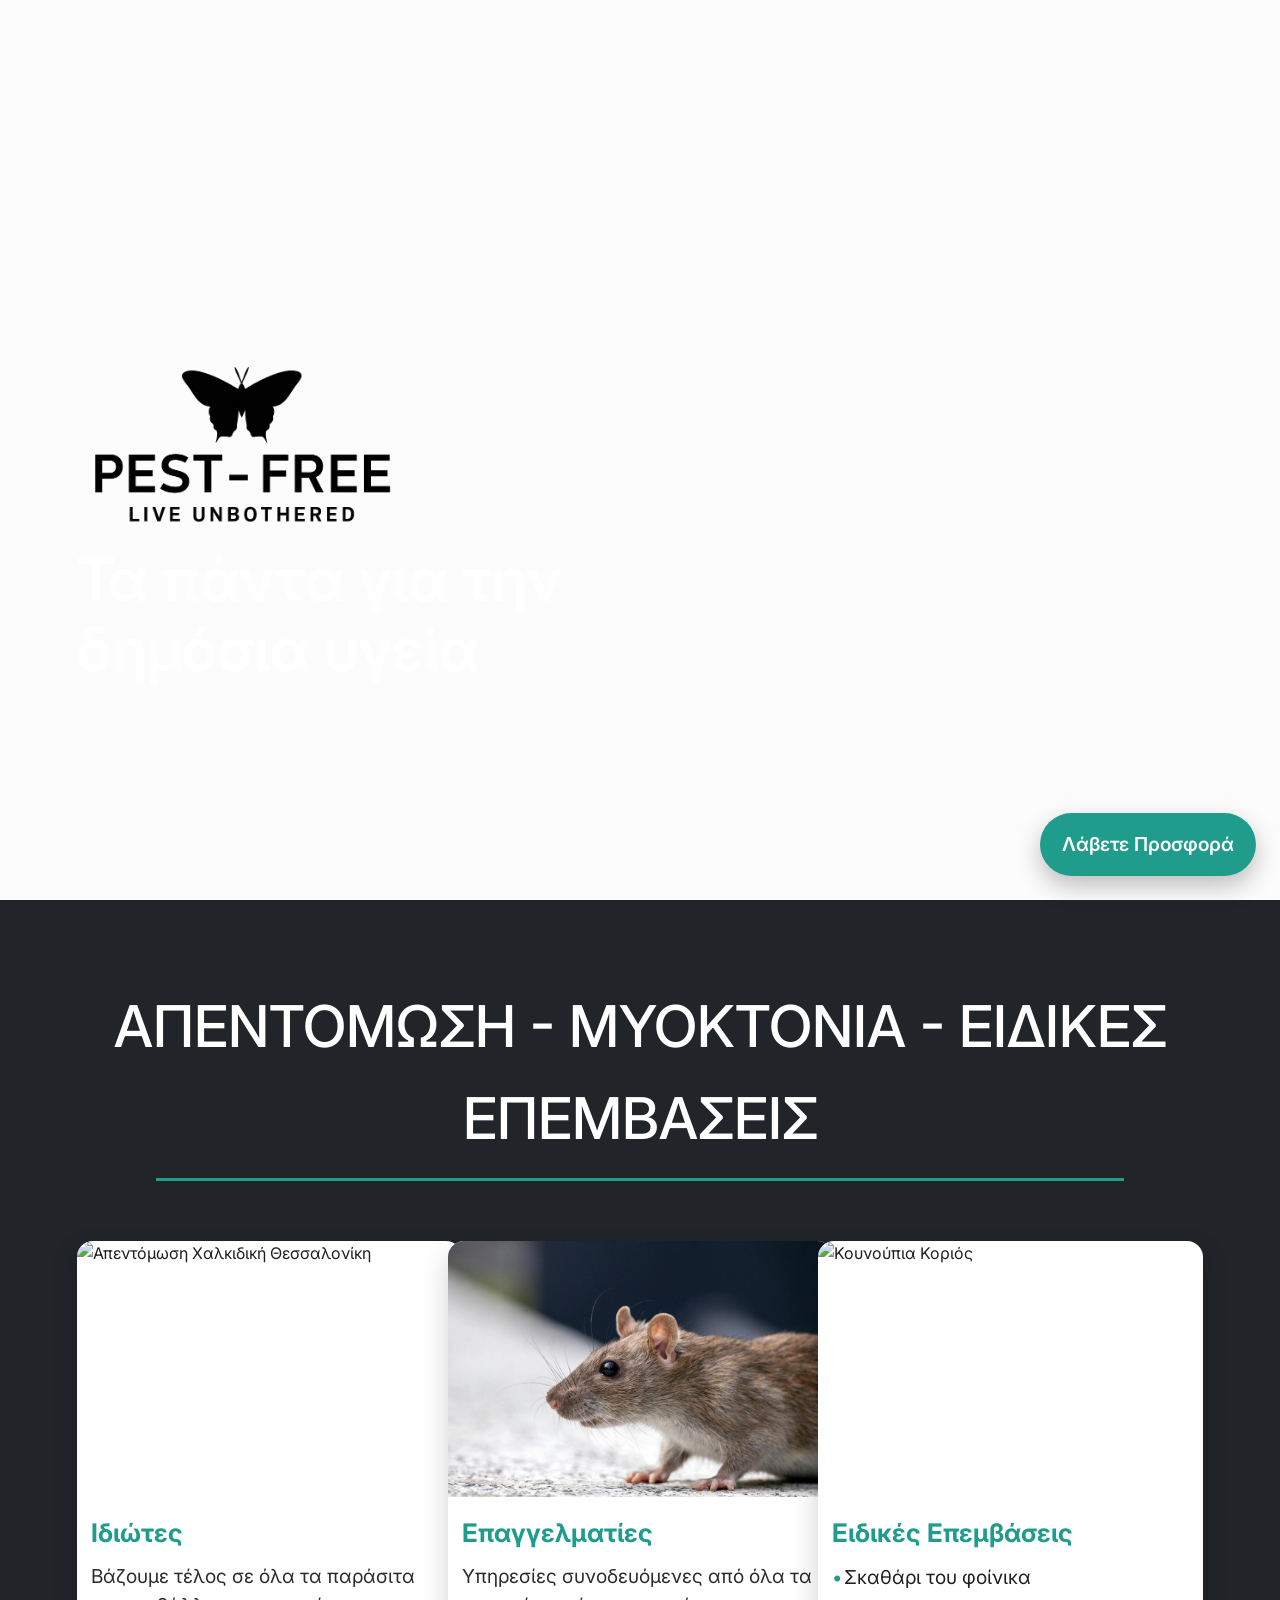
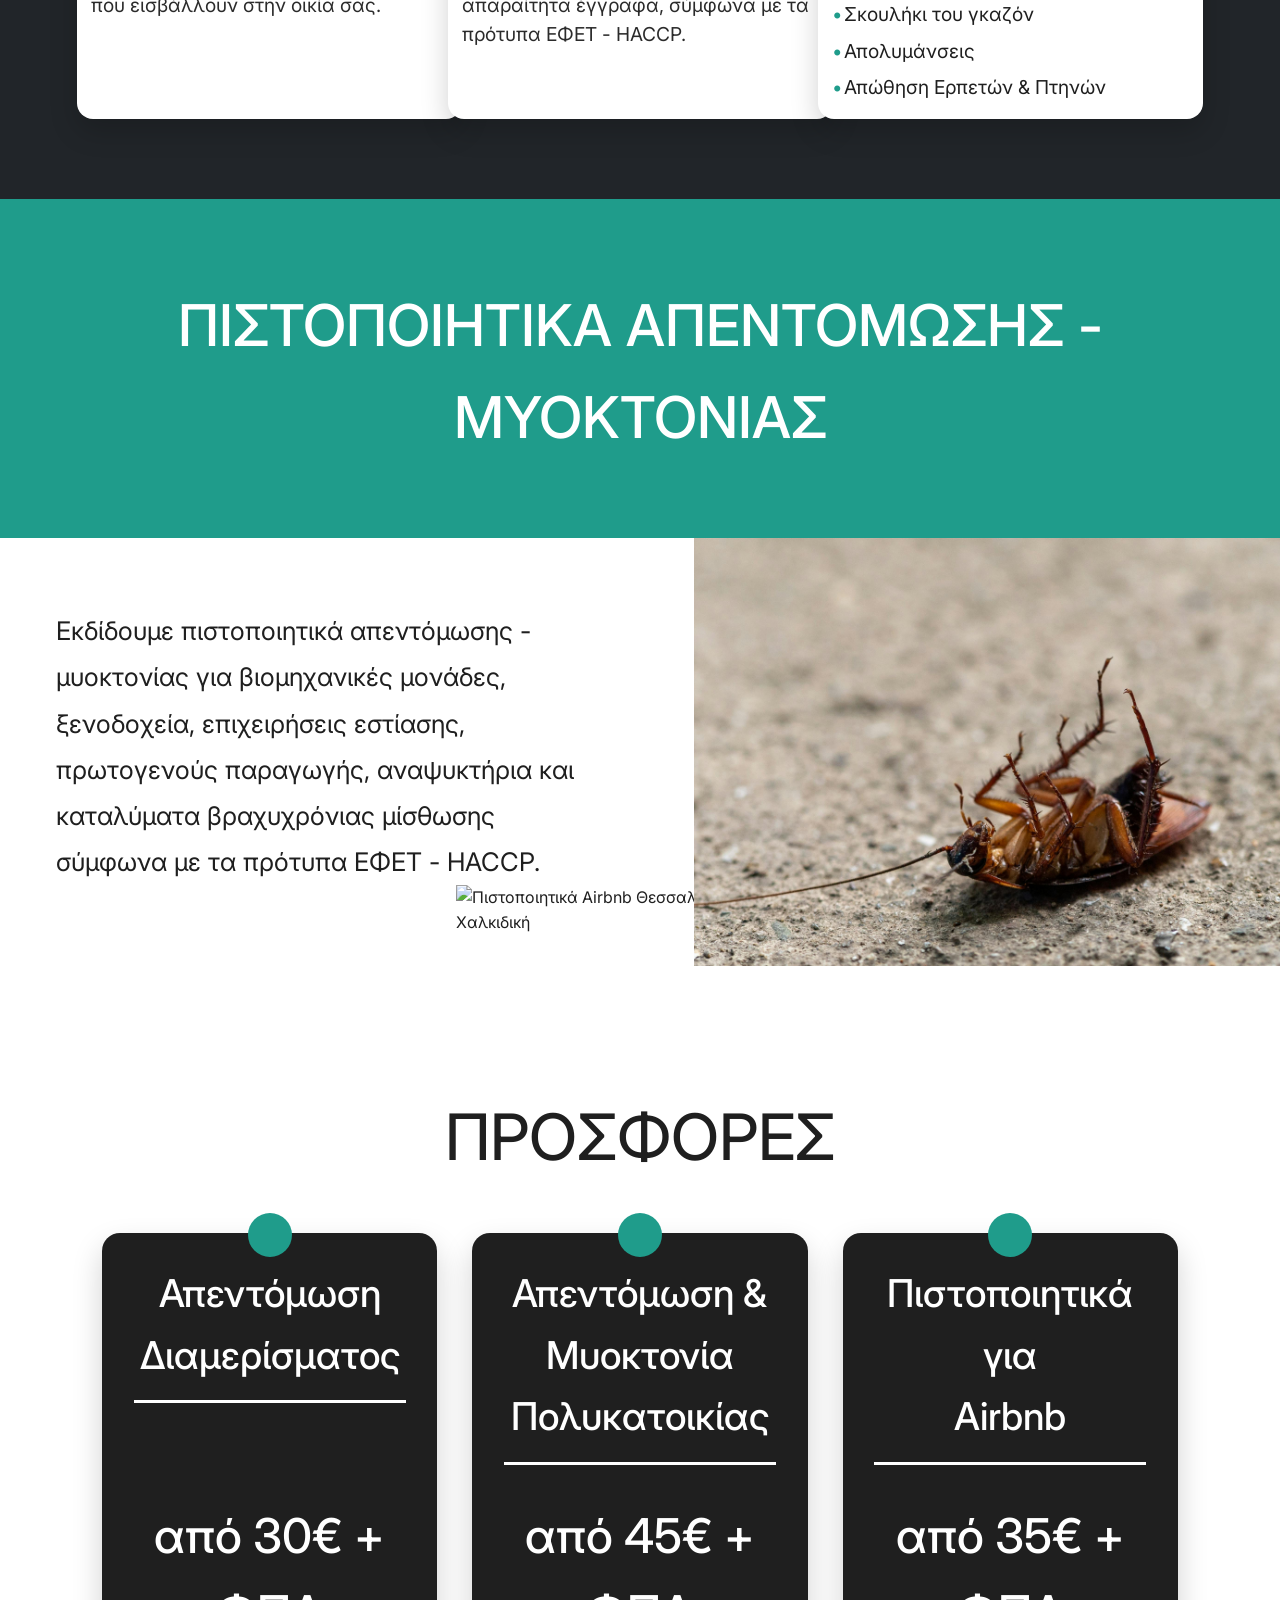
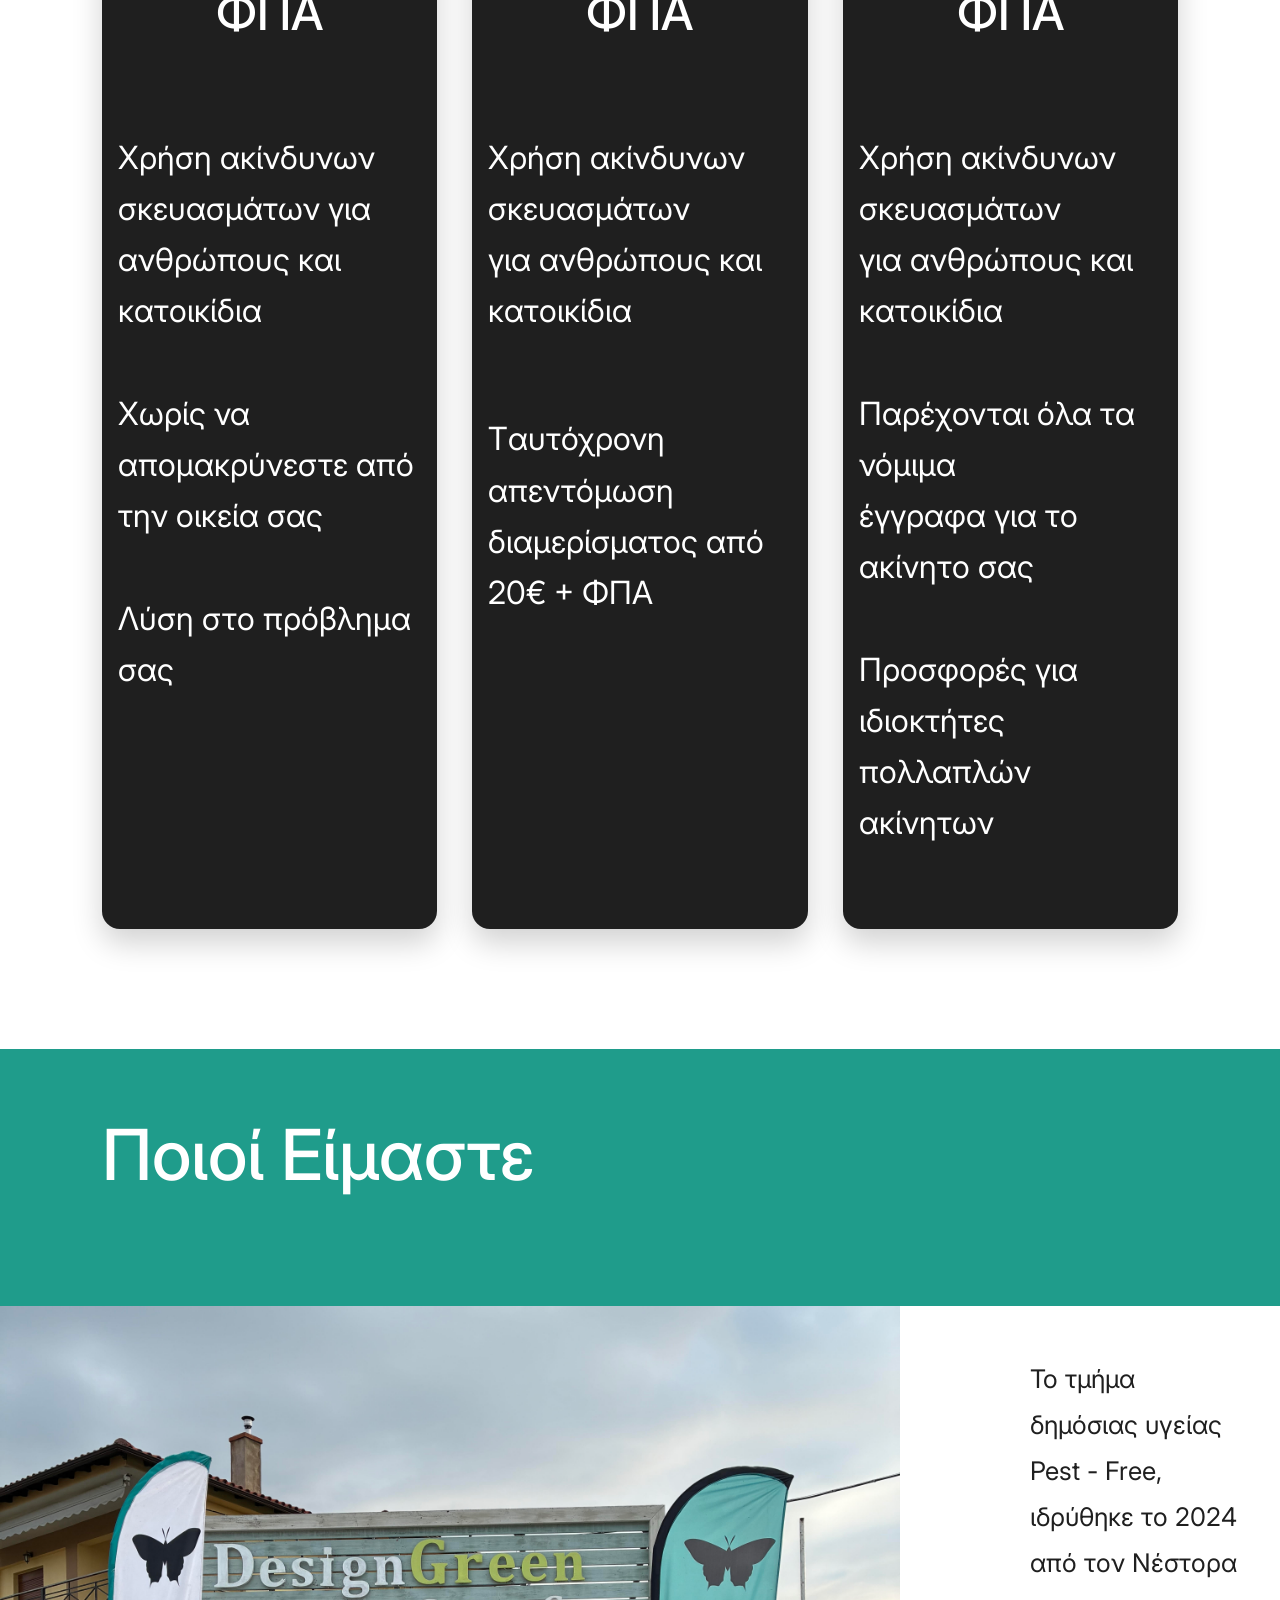
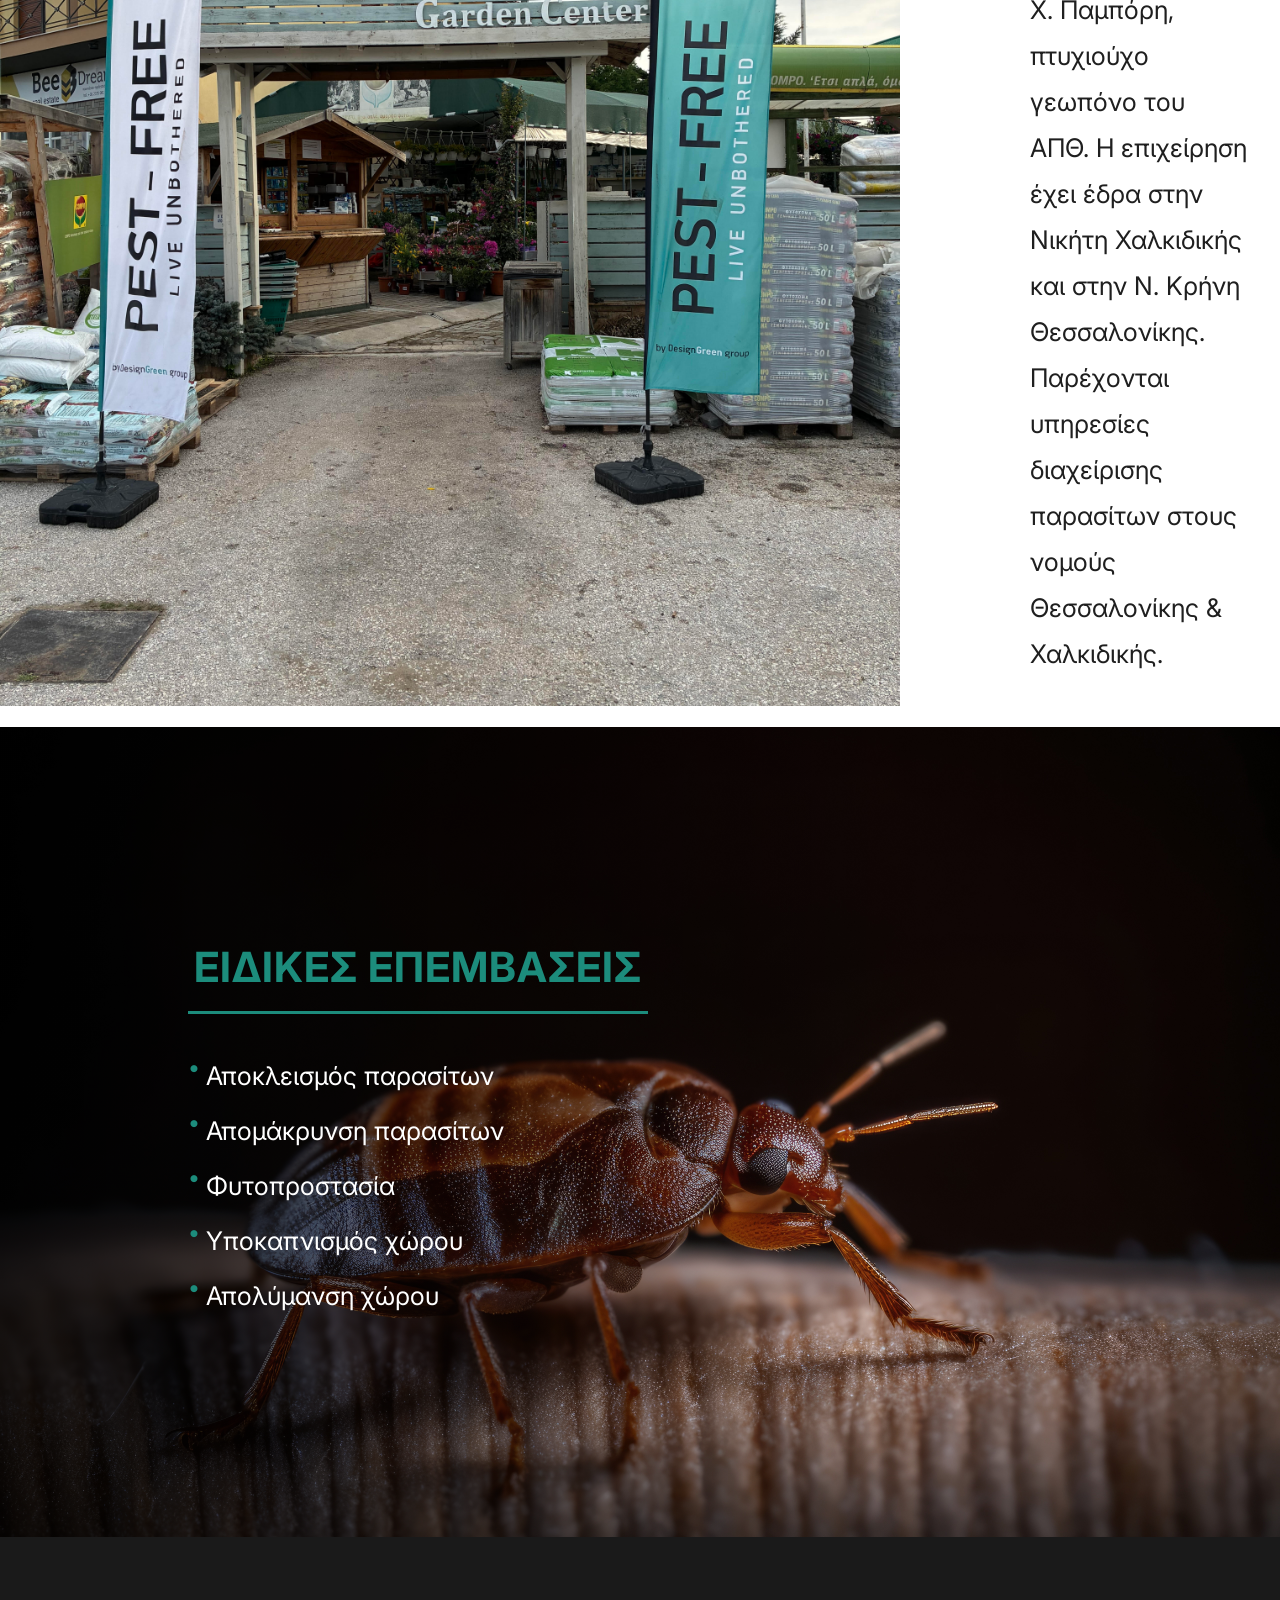
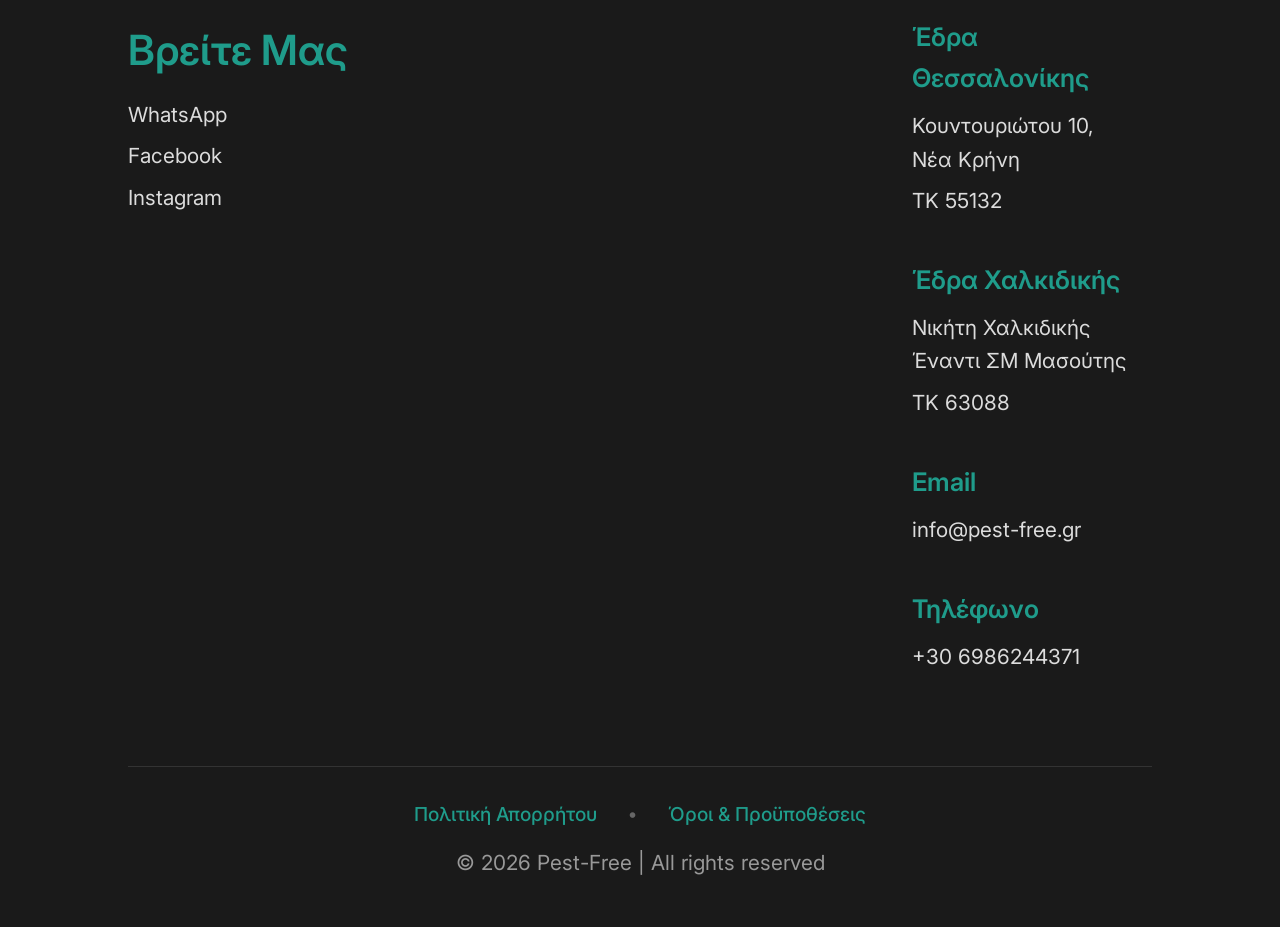
==== index.html @ 94dc4b49 "first commit" ====
<!DOCTYPE html>
<html lang="el">
<head>
    <meta charset="UTF-8" />
    <meta name="viewport" content="width=device-width, initial-scale=1.0" />
    <meta name="description" content="Απεντομώσεις, μυοκτονίες και πιστοποιητικά ΕΦΕΤ - HACCP και Airbnb σε Θεσσαλονίκη & Χαλκιδική. Ποντίκια, Αρουραίοι, Κατσαρίδες, Μυρμήγκια, Σφήκες, Κοριοί, Ψύλλοι">
    <title>Pest-Free | Απεντομώσεις, Μυοκτονίες, Απολυμάνσεις, Ειδικές Επεμβάσεις</title>
    <link rel="preconnect" href="https://fonts.googleapis.com">
    <link rel="preconnect" href="https://fonts.gstatic.com" crossorigin>
    <link href="https://fonts.googleapis.com/css2?family=Inter:wght@400;500;600;700&display=swap" rel="stylesheet">

    <link rel="stylesheet" href="css/style.css">
    <link rel="stylesheet" href="css/mobile.css" media="(max-width: 768px)">

    <link rel="icon" type="image/png" sizes="32x32" href="assets/favicons.png">
</head>
<body>

<!-- HERO -->
<header class="hero">
    <video class="hero-video" autoplay muted loop playsinline>
        <source src="assets/hero.mp4" type="video/mp4">
    </video>

    <div class="hero-overlay">
        <div class="hero-brand">
            <img src="assets/logo.png" alt="Απεντόμωση Σαράκι" loading="lazy">
        </div>

        <div class="hero-text">
            <h1>
                Τα πάντα για την<br>
                δημόσια υγεία
            </h1>
        </div>
        <script>
            const heroVideo = document.querySelector('.hero-video');
            if (heroVideo) {
                heroVideo.playbackRate = 0.85;
            }
        </script>

    </div>
</header>



<!-- SERVICES -->
<section class="services-canva">
    <h2>ΑΠΕΝΤΟΜΩΣΗ - ΜΥΟΚΤΟΝΙΑ - ΕΙΔΙΚΕΣ ΕΠΕΜΒΑΣΕΙΣ</h2>

    <div class="services-canva-cards">

        <!-- Card 1 -->
        <div class="services-canva-card">
            <div class="services-canva-image">
                <img src="assets/sprays.jpg" alt="Απεντόμωση Χαλκιδική Θεσσαλονίκη" loading="lazy">
            </div>
            <h3>Ιδιώτες</h3>
            <p>
                Βάζουμε τέλος σε όλα τα παράσιτα που εισβάλλουν στην οικία σας.
            </p>
        </div>

        <!-- Card 2 -->
        <div class="services-canva-card">
            <div class="services-canva-image">
                <img src="assets/rats.jpg" alt="Αρουραίος Ποντίκια Μυοκτονία" loading="lazy">
            </div>
            <h3>Επαγγελματίες</h3>
            <p>
                Υπηρεσίες συνοδευόμενες από όλα τα απαραίτητα έγγραφα,
                σύμφωνα με τα πρότυπα ΕΦΕΤ - HACCP.
            </p>
        </div>

        <!-- Card 3 -->
        <div class="services-canva-card">
            <div class="services-canva-image">
                <img src="assets/fogger.jpg" alt="Κουνούπια Κοριός" loading="lazy">
            </div>
            <h3>Ειδικές Επεμβάσεις</h3>
            <ul>
                <li>Σκαθάρι του φοίνικα</li>
                <li>Σκουλήκι του γκαζόν</li>
                <li>Απολυμάνσεις</li>
                <li>Απώθηση Ερπετών & Πτηνών</li>
            </ul>
        </div>

    </div>
</section>


<!-- CERTIFICATES – CANVA STYLE -->
<section class="certificates-canva">

    <!-- Top Bar -->
    <div class="certificates-canva-header">
        <h2>ΠΙΣΤΟΠΟΙΗΤΙΚΑ ΑΠΕΝΤΟΜΩΣΗΣ - ΜΥΟΚΤΟΝΙΑΣ</h2>
    </div>

    <!-- Content -->
    <div class="certificates-canva-content">

        <!-- Text -->
        <div class="certificates-canva-text">
            <p>
                Εκδίδουμε πιστοποιητικά απεντόμωσης - μυοκτονίας για
                βιομηχανικές μονάδες, ξενοδοχεία, επιχειρήσεις εστίασης,
                πρωτογενούς παραγωγής, αναψυκτήρια και καταλύματα
                βραχυχρόνιας μίσθωσης σύμφωνα με τα πρότυπα ΕΦΕΤ - HACCP.
            </p>

            <img
                src="assets/certificate.jpg"
                alt="Πιστοποιητικά Airbnb Θεσσαλονίκη Χαλκιδική" loading="lazy"
                class="certificates-canva-stamp"
            >
        </div>

        <!-- Image -->
        <div class="certificates-canva-image">
            <img
                src="assets/roaches.jpg"
                alt="Απεντόμωση Κατσαρίδες Θεσσαλονίκη Χαλκιδική" loading="lazy"
            >
        </div>

    </div>
</section>


<!-- OFFERS – CANVA STYLE -->
<section class="offers-canva">

    <h2>ΠΡΟΣΦΟΡΕΣ</h2>

    <div class="offers-canva-cards">

        <div class="offers-canva-card">
            <h3>Απεντόμωση <br> Διαμερίσματος</h3>
            <p class="offers-canva-price">από 30€ + ΦΠΑ</p>
            <p>Χρήση ακίνδυνων σκευασμάτων για ανθρώπους και κατοικίδια</p>
            <br><br>
            <p>Χωρίς να απομακρύνεστε από <br>την οικεία σας</p>
            <br><br>
            <p>Λύση στο πρόβλημα σας</p>
        </div>

        <div class="offers-canva-card">
            <h3>Απεντόμωση & Μυοκτονία Πολυκατοικίας</h3>
            <p class="offers-canva-price">από 45€ + ΦΠΑ</p>
            <p>Χρήση ακίνδυνων σκευασμάτων <br>για ανθρώπους και κατοικίδια</p>
            <br><br><br>
            <p>Tαυτόχρονη απεντόμωση διαμερίσματος από <br> 20€ + ΦΠΑ</p>
        </div>

        <div class="offers-canva-card">
            <h3>Πιστοποιητικά για <br> Airbnb</h3>
            <p class="offers-canva-price">από 35€ + ΦΠΑ</p>
            <p>Χρήση ακίνδυνων σκευασμάτων <br>για ανθρώπους και κατοικίδια</p>
            <br><br>
            <p>Παρέχονται όλα τα νόμιμα <br>έγγραφα για το ακίνητο σας</p>
            <br><br>
            <p>Προσφορές για ιδιοκτήτες <br>πολλαπλών ακίνητων</p>
        </div>

    </div>
</section>


<!-- ABOUT -->
<section class="about">
    <!-- Top Bar -->
    <div class="about-header">
        <h2>Ποιοί Είμαστε</h2>
    </div>

    <!-- Content -->
    <div class="about-content">

        <!-- Image -->
        <div class="about-image">
            <img src="assets/μαγαζι.jpg" alt="Απεντόμωση Κοριός Ψύλλος" loading="lazy">
        </div>

        <!-- Text -->
        <div class="about-text">
            <p>
                Το τμήμα δημόσιας υγείας Pest - Free,
                ιδρύθηκε το 2024 από τον Νέστορα Χ. Παμπόρη,
                πτυχιούχο γεωπόνο του ΑΠΘ. Η επιχείρηση έχει έδρα
                στην Νικήτη Χαλκιδικής και στην Ν. Κρήνη
                Θεσσαλονίκης. Παρέχονται υπηρεσίες διαχείρισης
                παρασίτων στους νομούς Θεσσαλονίκης &
                Χαλκιδικής.
            </p>
        </div>
    </div>
</section>

<!-- SPECIAL SERVICES -->
<section class="special">
    <div class="special-overlay">
        <h2>ΕΙΔΙΚΕΣ ΕΠΕΜΒΑΣΕΙΣ</h2>

        <ul class="special-list">
            <li>Αποκλεισμός παρασίτων</li>
            <li>Απομάκρυνση παρασίτων</li>
            <li>Φυτοπροστασία</li>
            <li>Υποκαπνισμός χώρου</li>
            <li>Απολύμανση χώρου</li>
        </ul>
    </div>
</section>


<!-- FOOTER -->
<footer class="footer">
    <div class="footer-columns">
        <div class="footer-social">
            <h4>Βρείτε Μας</h4>

            <p>
                <a href="https://wa.me/306986244371" target="_blank" rel="noopener">
                WhatsApp
                </a>
            </p>

            <p>
                <a href="https://www.facebook.com/profile.php?id=61573513477633&locale=el_GR" target="_blank" rel="noopener">
                    Facebook
                </a>
            </p>

            <p>
                <a href="https://www.instagram.com/pestfreedg/" target="_blank" rel="noopener">
                    Instagram
                </a>
            </p>
</div>


        <div>
            <h4>Έδρα Θεσσαλονίκης</h4>
            <p>
                <a href="https://maps.app.goo.gl/URLeUbvqU1jSQ2M37" target="_blank" rel="noopener">
                    Κουντουριώτου 10,<br>Νέα Κρήνη
                </a>
            </p>
            <p>ΤΚ 55132</p>
        </div>

        <div>
            <h4>Έδρα Χαλκιδικής</h4>
            <p>
                <a href="https://maps.app.goo.gl/p6nWnLzg1obPAwUD6" target="_blank" rel="noopener">
                    Νικήτη Χαλκιδικής <br> Έναντι ΣΜ Μασούτης
                </a>
            </p>
            <p>ΤΚ 63088</p>
        </div>

        <div>
            <h4>Email</h4>
            <p>
                <a href="mailto:info@pest-free.gr">info@pest-free.gr</a>
            </p>
        </div>

        <div>
            <h4>Τηλέφωνο</h4>
            <p>
                <a href="tel:+306986244371">+30 6986244371</a>
            </p>
        </div>      
    </div>
    
    <div class="footer-legal">
            <!-- Τα links σε μία γραμμή -->
            <div class="legal-links">
                <a href="privacy.html">Πολιτική Απορρήτου</a>
                <span class="separator">•</span>
                <a href="terms.html">Όροι & Προϋποθέσεις</a>
            </div>
            <!-- Copyright -->
            <p class="copyright">© 2026 Pest-Free | All rights reserved</p>
        </div>
</footer>

<a href="offer.html" class="floating-offer-btn">
    Λάβετε Προσφορά
</a>

</body>
</html>
---- css/style.css ----
/* =========================
   RESET & BASE
========================= */
* {
    margin: 0;
    padding: 0;
    box-sizing: border-box;
}

body {
    font-family: "Inter", system-ui, -apple-system, BlinkMacSystemFont, sans-serif;
    line-height: 1.6;
    color: #1f1f1f;
    background-color: #ffffff;
}

h1, h2, h3, h4 {
    font-weight: 700;
}

p {
    font-size: 0.95rem;
}

ul {
    list-style: none;
}

/* =========================
   HERO
========================= */
.hero {
    position: relative;
    height: 100vh;
    overflow: hidden;
}

.hero-video {
    position: absolute;
    inset: 0;
    width: 100%;
    height: 100%;
    object-fit: cover;
    z-index: -2;
}

.hero-overlay {
    position: relative;
    z-index: 1;
    height: 100%;
    background: rgba(0, 0, 0, 0.01);
    display: flex;
    flex-direction: column;
    justify-content: center;
    align-items: flex-start;
    padding-left: 6%;
    padding-top: 140px;
}

.hero-brand img {
    width: 330px;
    max-width: 100%;
    filter: brightness(0.35) contrast(1.5);
}

.hero-text h1 {
    color: #ffffff;
    font-size: clamp(2.4rem, 5vw, 3.8rem);
    line-height: 1.15;
    font-weight: 600;
    max-width: 600px;
    margin-top: 0px;
}


.hero-content {
    text-align: center;
    color: #ffffff;
    max-width: 800px;
    padding: 0 20px;
}

.hero-content h1 {
    font-size: clamp(2.2rem, 5vw, 3.2rem);
    margin-bottom: 12px;
}

.hero-content p {
    font-size: 1.1rem;
    letter-spacing: 0.5px;
}

/* =========================
   SECTION BASE
========================= */
section {
    padding: 70px 8%;
}

section h2 {
    text-align: center;
    margin-bottom: 45px;
    color: #1f9c8b;
    font-size: clamp(1.4rem, 3vw, 2rem);
}

/* =========================
   SERVICES 
========================= */

.services-canva {
    background: #212529;
    padding: 80px 8%;
}

.services-canva h2 {
    text-align: center;
    color: #ffffff;
    font-size: clamp(3.6rem, 3vw, 2rem);
    font-weight: 500;
    margin-bottom: 60px;
    position: relative;
}

.services-canva h2::after {
    content: "";
    display: block;
    width: 1000px;
    max-width: 90%;
    height: 3px;
    background-color: #1f9c8b;
    margin: 14px auto 0;
}

/* GRID */
.services-canva-cards {
    display: grid;
    grid-template-columns: repeat(auto-fit, minmax(200px, 1fr));
    gap: 35px;
    justify-items: center;
}

/* CARD  */
.services-canva-card {
    width: 385px;               
    background: #ffffff;
    border-radius: 16px;
    overflow: hidden;
    box-shadow: 0 12px 28px rgba(0, 0, 0, 0.18);
    transition: transform 0.25s ease, box-shadow 0.25s ease;
}

.services-canva-card:hover {
    transform: translateY(-6px);
    box-shadow: 0 18px 40px rgba(0, 0, 0, 0.25);
}

/* IMAGE  */
.services-canva-image {
    width: 385px;
    height: 256px;
}

.services-canva-image img {
    width: 385px;
    height: 256px;
    display: block;
}

/* CONTENT */
.services-canva-card h3 {
    color: #1f9c8b;
    font-size: 1.6rem;
    margin: 16px 14px 8px;
}

.services-canva-card p {
    margin: 0 14px 16px;
    font-size: 1.2rem;
    color: #2b2b2b;
    line-height: 1.5;
}

.services-canva-card ul {
    margin: 0 14px 16px;
}

.services-canva-card ul li {
    font-size: 1.2rem;
    margin-bottom: 6px;
    position: relative;
    padding-left: 12px;
}

.services-canva-card ul li::before {
    content: "•";
    position: absolute;
    left: 0;
    color: #1f9c8b;
}

/* =========================
   CERTIFICATES 
========================= */

.certificates-canva {
    padding: 0;
    background: #ffffff;
}

/* TOP GREEN BAR */
.certificates-canva-header {
    background: #1f9c8b;
    padding: 30px 8%;
}

.certificates-canva-header h2 {
    color: #ffffff;
    font-size: clamp(3.6rem, 3vw, 2.2rem);
    font-weight: 500;
    margin-top: 50px;
}

/* MAIN CONTENT */
.certificates-canva-content {
    display: grid;
    grid-template-columns: 1fr 1fr;
    align-items: stretch;
}

/* LEFT TEXT */
.certificates-canva-text {
    padding: 30px 8%;
    display: flex;
    flex-direction: column;
    justify-content: center;
}

.certificates-canva-text p {
    font-size: 1.6rem;
    line-height: 1.8;
    max-width: 520px;
    color: #1f1f1f;
    margin-top: 40px;
}

/* STAMP */
.certificates-canva-stamp {
    width: 294px;
    margin-left: 400px;
}

/* RIGHT IMAGE */
.certificates-canva-image {
    width: 100%;
    height: 100%;
}

.certificates-canva-image img {
    width: 100%;
    height: 100%;
    object-fit: cover;
    display: block;
}

/* RESPONSIVE */
@media (max-width: 900px) {
    .certificates-canva-content {
        grid-template-columns: 1fr;
    }

    .certificates-canva-text {
        padding: 50px 8%;
    }

    .certificates-canva-image {
        height: 300px;
    }
}


/* =========================
   OFFERS 
========================= */

.offers-canva {
    position: relative;
    padding: 120px 8%;
    text-align: center;

    /* Background photo */
    background-image: url("../assets/fume.jpg");
    background-size: cover;
    background-position: center;
    background-repeat: no-repeat;
}

.offers-canva-card::before {
    content: "";
    position: absolute;
    top: -20px;                 /* lifts it above the card */
    left: 50%;
    transform: translateX(-50%);
    width: 44px;
    height: 44px;
    background-color: #1f9c8b;  
    border-radius: 50%;
}


/* Ensure content is above the overlay */
.offers-canva > * {
    position: relative;
    z-index: 1;
}

.offers-canva h2 {
    color: #1f1f1f;
    font-size: clamp(4rem, 3vw, 2.2rem);
    font-weight: 450;
}

/* CARDS GRID */
.offers-canva-cards {
    display: grid;
    grid-template-columns: repeat(auto-fit, minmax(260px, 1fr));
    gap: 35px;
}

/* CARD */
.offers-canva-card {
    position: relative;          
    background: #1f1f1f;
    border-radius: 18px;
    padding: 260px 16px 80px;
    box-shadow: 0 14px 30px rgba(0, 0, 0, 0.18);
    transition: transform 0.25s ease, box-shadow 0.25s ease;
}


.offers-canva-card:hover {
    transform: translateY(-6px);
    box-shadow: 0 18px 40px rgba(0, 0, 0, 0.25);
}

/* TEXT */
.offers-canva-card h3 {
    position: absolute;
    top: 30px;                  
    left: 0;
    right: 0;

    margin: 0;
    padding: 0 16px;

    font-size: 2.4rem;
    font-weight: 500;
    color: #ffffff;
}
.offers-canva-card h3::after {
    content: "";
    display: block;
    width: 1000px;
    max-width: 90%;
    height: 3px;
    background-color: #ffffff;
    margin: 14px auto 0;
}

/* Body text inside card (everything except h3 and price) */
.offers-canva-card p:not(.offers-canva-price) {
    text-align: left;
    font-size: 1.4rem;
    line-height: 1.6;
}

/* PRICE ONLY */
.offers-canva-price {
    font-size: 3rem;
    font-weight: 500;
    color: #ffffff;
    margin-top: 5px;
    margin-bottom: 80px;
    text-align: center;
}

/* BODY TEXT ONLY */
.offers-canva-card p:not(.offers-canva-price) {
    font-size: 2rem;
    color: #ffffff;
    line-height: 1.6;
}



/* =========================
   ABOUT
========================= */

.about {
    padding: 0;
    background: #ffffff;
}

/* TOP GREEN BAR */
.about-header {
    background: #1f9c8b;
    padding: 50px 8%;
}

.about-header h2 {
    color: #ffffff;
    font-size: clamp(4.4rem, 3vw, 2.6rem);
    font-weight: 500;
    text-align: left;
}

/* CONTENT AREA */
.about-content {
    display: grid;
    grid-template-columns: 1fr 1fr;
    align-items: stretch;
}

/* IMAGE */
.about-image img {
    width: 900px;
    height: 1000px;
    object-fit: cover;
    display: block;
}

/* TEXT */
.about-text {
    padding: 50px 8%;
    display: flex;
    align-items: center;
}

.about-text p {
    max-width: 520px;
    font-size: 1.6rem;
    line-height: 1.8;
    color: #1f1f1f;
    text-align: left;
    margin-left: 100px;
}

/* RESPONSIVE */
@media (max-width: 900px) {
    .about-content {
        grid-template-columns: 1fr;
    }

    .about-text {
        padding: 50px 8%;
    }

    .about-image {
        height: 280px;
    }
}


/* =========================
   SPECIAL SERVICES 
========================= */

.special {
    position: relative;
    min-height: 90vh;
    background-image: url("../assets/korios.jpeg");
    background-size: cover;
    background-position: center right;
    background-repeat: no-repeat;

    display: flex;
    align-items: center;
}

/* Dark gradient on the left for readability */
.special::before {
    content: "";
    position: absolute;
    inset: 0;
    background: linear-gradient(
        to right,
        rgba(0, 0, 0, 0.75) 0%,
        rgba(0, 0, 0, 0.45) 40%,
        rgba(0, 0, 0, 0.0) 70%
    );
    z-index: 0;
}

.special-overlay {
    position: relative;
    z-index: 1;
    padding-left: 8%;
    max-width: 600px;
}

/* Title */
.special h2 {
    color: #1c8c7c;
    font-size: 2.6rem;
    margin-bottom: 30px;
    letter-spacing: 1px;
}

.special h2 {
    position: relative;
    padding-bottom: 12px;
}

.special h2::after {
    content: "";
    display: block;
    width: 460px;          /* line length */
    height: 3px;          /* line thickness */
    background-color: #1c8c7c; /* brand color */
    margin-top: 10px;
}

/* List */
.special-list {
    list-style: none;
    padding: 0;
}

.special-list li {
    color: #ffffff;
    font-size: 1.6rem;
    margin-bottom: 14px;
    position: relative;
    padding-left: 18px;
}

/* Bullet dot */
.special-list li::before {
    content: "•";
    position: absolute;
    left: 0;
    color: #1c8c7c;
    font-size: 1.4rem;
    line-height: 1;
}

/* =========================
   FOOTER 
========================= */
.footer {
    background: #1a1a1a;
    color: #dcdcdc;
    padding: 80px 10%;
}

.footer-columns {
    display: grid;
    grid-template-columns: 240px 1fr;
    align-items: start;
}

/* LEFT: Βρείτε Μας */
.footer-columns > div:first-child {
    grid-column: 1;
}

/* RIGHT STACK (all others) */
.footer-columns > div:not(:first-child) {
    grid-column: 2;
    justify-self: end;        /* anchors to right padding */
    width: 240px;
    text-align: left;
    margin-bottom: 35px;
}

.footer-columns > div:not(:first-child) h4{
     font-size: 1.6rem;     
    margin-bottom: 10px;
}

/* Titles */
.footer h4 {
    font-size: 2.6rem;
    margin-bottom: 14px;
    color: #1f9c8b;
    font-weight: 600;
}

/* Text */
.footer p {
    font-size: 1.3rem;
    margin-bottom: 8px;
    line-height: 1.6;
}

.footer a {
    color: #dcdcdc;
    text-decoration: none;
    transition: color 0.2s ease;
}

.footer a:hover {
    color: #1f9c8b;
    text-decoration: underline;
}

.floating-offer-btn {
    position: fixed;
    bottom: 24px;
    right: 24px;
    z-index: 9999;

    background-color: #1f9c8b;
    color: #ffffff;
    text-decoration: none;

    padding: 16px 22px;
    border-radius: 40px;

    font-size: 1.2rem;
    font-weight: 600;

    box-shadow: 0 10px 24px rgba(0, 0, 0, 0.25);
    transition: transform 0.2s ease, box-shadow 0.2s ease;
}

.floating-offer-btn:hover {
    transform: translateY(-3px);
    box-shadow: 0 14px 30px rgba(0, 0, 0, 0.35);
}
.offer-screen {
    min-height: 100vh;
    padding: 100px 8%;

    background-image: url("../assets/offer.jpg");
    background-size: cover;
    background-position: center;
    background-repeat: no-repeat;

    position: relative;
}

.offer-screen::before {
    content: "";
    position: absolute;
    inset: 0;
    background: rgba(0, 0, 0, 0.25);
    z-index: 0;
}

.offer-screen > * {
    position: relative;
    z-index: 1;
}

.offer-screen h1 {
    text-align: center;
    color: #1f9c8b;
    font-size: 2.6rem;
    margin-bottom: 40px;
}

.offer-form {
    max-width: 600px;
    margin: 0 auto;
    background: #ffffff;
    padding: 40px;
    border-radius: 16px;
    box-shadow: 0 14px 30px rgba(0, 0, 0, 0.01);
}

.offer-form label {
    display: block;
    margin-bottom: 20px;
    font-size: 1.1rem;
}

.offer-form input,
.offer-form textarea {
    width: 100%;
    margin-top: 6px;
    padding: 12px;
    font-size: 16px;
    border-radius: 8px;
    border: 1px solid #cccccc;
}

.offer-form button {
    width: 100%;
    margin-top: 20px;
    padding: 14px;

    background-color: #1f9c8b;
    color: #ffffff;
    border: none;
    border-radius: 10px;

    font-size: 1.2rem;
    font-weight: 600;
    cursor: pointer;
}

.offer-form button:hover {
    opacity: 0.9;
}


/* =========================
   RESPONSIVE TWEAKS
========================= */
@media (max-width: 768px) {
    section {
        padding: 60px 6%;
    }

    .hero {
        height: 70vh;
    }
}

@media (max-width: 480px) {
    .hero-content p {
        font-size: 1rem;
    }
}

@media (max-width: 900px) {
    .footer-columns {
        grid-template-columns: 1fr;
        gap: 40px;
    }
}
@media (max-width: 768px) {

    .offer-screen {
        padding: 80px 5%;
    }

    .offer-screen h1 {
        font-size: 2rem;
        margin-bottom: 30px;
    }

    .offer-form {
        padding: 28px 22px;
        border-radius: 14px;
    }

    .offer-form label {
        font-size: 1rem;
    }

    .offer-form input,
    .offer-form textarea {
        font-size: 1rem;
        padding: 14px;
    }

    .offer-form button {
        font-size: 1.1rem;
        padding: 16px;
    }
}

@media (max-width: 480px) {
    .floating-offer-btn {
        bottom: 90px;
        right: 16px;
    }
}
/* =========================
   FOOTER - ΝΟΜΙΚΑ LINKS (DESKTOP)
========================= */
.footer {
    background: #1a1a1a;
    color: #dcdcdc;
    padding: 80px 10% 40px;  /* Μειωμένο κάτω padding για να χωρέσει η νομική γραμμή */
}

.footer-columns {
    display: grid;
    grid-template-columns: 240px 1fr;
    align-items: start;
    margin-bottom: 50px;  /* Απόσταση από τα νομικά links */
}

/* LEFT: Βρείτε Μας */
.footer-columns > div:first-child {
    grid-column: 1;
}

/* RIGHT STACK (all others) */
.footer-columns > div:not(:first-child) {
    grid-column: 2;
    justify-self: end;
    width: 240px;
    text-align: left;
    margin-bottom: 35px;
}

.footer-columns > div:not(:first-child) h4 {
    font-size: 1.6rem;
    margin-bottom: 10px;
}

/* Titles */
.footer h4 {
    font-size: 2.6rem;
    margin-bottom: 14px;
    color: #1f9c8b;
    font-weight: 600;
}

/* Text */
.footer p {
    font-size: 1.3rem;
    margin-bottom: 8px;
    line-height: 1.6;
}

.footer a {
    color: #dcdcdc;
    text-decoration: none;
    transition: color 0.2s ease;
}

.footer a:hover {
    color: #1f9c8b;
    text-decoration: underline;
}

/* =========================
   FOOTER LEGAL SECTION (DESKTOP)
========================= */
.footer-legal {
    text-align: center;
    padding-top: 30px;
    border-top: 1px solid #333;  /* Διαχωριστική γραμμή */
    margin-top: 20px;
}

.legal-links {
    display: flex;
    justify-content: center;
    align-items: center;
    flex-wrap: wrap;
    gap: 20px 30px;  /* Απόσταση μεταξύ των στοιχείων */
    margin-bottom: 15px;
}

.legal-links a {
    color: #1f9c8b;  /* Πράσινο χρώμα για τα links */
    font-size: 1.2rem;
    font-weight: 500;
    text-decoration: none;
    transition: color 0.2s ease;
}

.legal-links a:hover {
    color: #ffffff;
    text-decoration: underline;
}

.separator {
    color: #666;
    font-size: 1.3rem;
    font-weight: 300;
}

.copyright {
    color: #999;
    font-size: 1rem;
    margin: 10px 0 0;
}

/* DROPDOWN (SELECT) */
.offer-form select {
    width: 100%;
    margin-top: 6px;
    padding: 14px 12px;
    font-size: 16px; /* prevents iOS zoom */
    border-radius: 10px;
    border: 1px solid #d0d0d0;
    background-color: #fafafa;
    appearance: none;
    -webkit-appearance: none;
    -moz-appearance: none;

    /* Custom arrow */
    background-image: url("data:image/svg+xml,%3Csvg xmlns='http://www.w3.org/2000/svg' width='14' height='14' fill='%231f9c8b' viewBox='0 0 16 16'%3E%3Cpath d='M1.5 5.5l6 6 6-6' stroke='%231f9c8b' stroke-width='2' fill='none' stroke-linecap='round'/%3E%3C/svg%3E");
    background-repeat: no-repeat;
    background-position: right 14px center;
    background-size: 14px;
    padding-right: 40px;
}

.offer-form select:focus {
    outline: none;
    border-color: #1f9c8b;
    background-color: #ffffff;
}
---- css/mobile.css ----
/* =========================
   MOBILE BASE
========================= */
html, body {
    margin: 0;
    padding: 0;
    max-width: 100%;
    overflow-x: hidden;
    font-family: "Inter", system-ui, -apple-system, BlinkMacSystemFont, sans-serif;
}

section {
    padding: 48px 6%;
}

/* =========================
   HERO
========================= */
.hero {
    min-height: 60vh;
    max-height: 75vh;
}

.hero-overlay {
    justify-content: flex-end;     
    padding: 0 6% 48px;            
    align-items: flex-start;
}

.hero-brand img {
    width: 150px;
    margin-bottom: 10px;
}

.hero-text h1 {
    font-size: 1.7rem;
    line-height: 1.2;
    margin: 0;
}

/* =========================
   SERVICES
========================= */
.services-canva {
    padding: 60px 6%;
}

.services-canva h2 {
    font-size: 1.8rem;
    text-align: center;
}

.services-canva h2::after {
    content: "";
    display: block;
    width: 80%;
    max-width: 90%;
    height: 3px;
    background-color: #1f9c8b;
    margin: 14px auto 0;
}

.services-canva-cards {
    display: flex;
    flex-direction: column;
    gap: 28px;
}

.services-canva-card {
    width: 100%;
    border-radius: 14px;
}

.services-canva-image img {
    width: 100%;
    height: auto;
}

.services-canva-card h3 {
    font-size: 1.4rem;
}

.services-canva-card p,
.services-canva-card li {
    font-size: 1.1rem;
}

/* =========================
   CERTIFICATES
========================= */
.certificates-canva-header {
    padding: 20px 6%;
}

.certificates-canva-header h2 {
    font-size: 1.9rem;
    margin: 0;
    line-height: 1.2;
}

.certificates-canva-content {
    display: flex;
    flex-direction: column;
}

.certificates-canva-text {
    padding: 40px 6%;
}

.certificates-canva-text p {
    font-size: 1.2rem;
    margin-top: 20px;
}

.certificates-canva-stamp {
    width: 200px;
    margin: 24px auto 0;
    display: block;
}

.certificates-canva-image {
    height: 240px;
}

.certificates-canva-image img {
    width: 100%;
    height: 100%;
    object-fit: cover;
}

/* =========================
   OFFERS
========================= */
.offers-canva {
    padding: 60px 6%;
}

.offers-canva h2 {
    font-size: 2.6rem;
}

.offers-canva-cards {
    display: flex;
    flex-direction: column;
    gap: 32px;
}

.offers-canva-card {
    padding: 120px 20px 12px;
}

.offers-canva-card h3 {
    font-size: 2rem;
}

.offers-canva-card h3::after {
    display: none;
}

.offers-canva-price {
    font-size: 2.6rem;
    margin-bottom: 10px;
}

.offers-canva-card p {
    font-size: 2.4rem;
    margin-top: 20px
}

.offers-canva-card:nth-child(2) .offers-canva-price {
    margin-top: clamp(70px, 6vw, 40px);
}



/* =========================
   ABOUT
========================= */
.about-header {
    padding: 28px 6%;
}

.about-header h2 {
    font-size: 2.2rem;
    margin: 0;
}

.about-content {
    display: flex;
    flex-direction: column;
}

.about-image {
    min-height: 40vh;
}

.about-image img {
    width: 100%;
    height: 100%;
    object-fit: cover;
}

.about-text {
    padding: 48px 6% 24px;
    background: #ffffff;
}


.about-text p {
    font-size: 1.2rem;
    margin: 0;
}

/* =========================
   SPECIAL
========================= */
.special {
    min-height: 70vh;
     background-position: center ;
}

.special-overlay {
    padding: 0 6%;
}

.special h2 {
    font-size: 2rem;
}

.special h2::after {
    display: none;
}

.special-list li {
    font-size: 1.2rem;
}

/* =========================
   FOOTER
========================= */
.footer {
    padding: 60px 6%;
}

.footer h4 {
    font-size: 1.6rem;
}

.footer p,
.footer a {
    font-size: 1.1rem;
}

.footer-columns {
    display: flex;
    flex-direction: column;
    gap: 28px;
}

.footer-columns > div {
    width: 100%;
}
/* =========================
   OFFER PAGE (MOBILE)
========================= */
.offer-screen {
  padding: 64px 6%;
  min-height: auto;
}

.offer-screen h1 {
  font-size: 2rem;
  margin-bottom: 28px;
  text-align: center;
}

/* FORM CARD */
.offer-form {
  background: #ffffff;
  padding: 28px 20px 32px;
  border-radius: 16px;
  box-shadow: 0 12px 28px rgba(0, 0, 0, 0.12);
}

/* LABELS */
.offer-form label {
  display: block;
  font-size: 0.95rem;
  font-weight: 500;
  margin-bottom: 16px;
  color: #1f1f1f;
}

/* INPUTS */
.offer-form input,
.offer-form textarea {
  width: 100%;
  margin-top: 6px;
  padding: 14px 12px;
  font-size: 16px; /* prevents iOS zoom */
  border-radius: 10px;
  border: 1px solid #d0d0d0;
  background-color: #fafafa;
}

.offer-form input:focus,
.offer-form textarea:focus {
  outline: none;
  border-color: #1f9c8b;
  background-color: #ffffff;
}

.offer-form textarea {
  resize: vertical;
  min-height: 110px;
}

/* BUTTON */
.offer-form button {
  width: 100%;
  margin-top: 24px;
  padding: 16px;
  font-size: 1.1rem;
  font-weight: 600;
  color: #ffffff;
  background-color: #1f9c8b;
  border: none;
  border-radius: 12px;
}

.offer-form button:active {
  transform: scale(0.98);
}

/* =========================
   FOOTER - ΝΟΜΙΚΑ LINKS (MOBILE)
========================= */
.footer {
    padding: 60px 6% 30px;
}

.footer-columns {
    display: flex;
    flex-direction: column;
    gap: 28px;
    margin-bottom: 40px;
}

.footer-columns > div {
    width: 100%;
}

.footer h4 {
    font-size: 1.6rem;
    margin-bottom: 12px;
}

.footer p,
.footer a {
    font-size: 1.1rem;
}

/* =========================
   FOOTER LEGAL SECTION (MOBILE)
========================= */
.footer-legal {
    text-align: center;
    padding-top: 25px;
    border-top: 1px solid #333;
}

.legal-links {
    display: flex;
    flex-direction: column;  /* Σε κινητά: το ένα κάτω από το άλλο */
    align-items: center;
    gap: 15px;
    margin-bottom: 15px;
}

.legal-links a {
    color: #1f9c8b;
    font-size: 1.1rem;
    font-weight: 500;
    text-decoration: none;
    display: inline-block;
    padding: 5px 0;
}

.legal-links a:hover {
    color: #ffffff;
    text-decoration: underline;
}

.separator {
    display: none;  /* Κρύβουμε τις τελείες στα κινητά */
}

.copyright {
    color: #999;
    font-size: 0.9rem;
    margin: 10px 0 0;
}
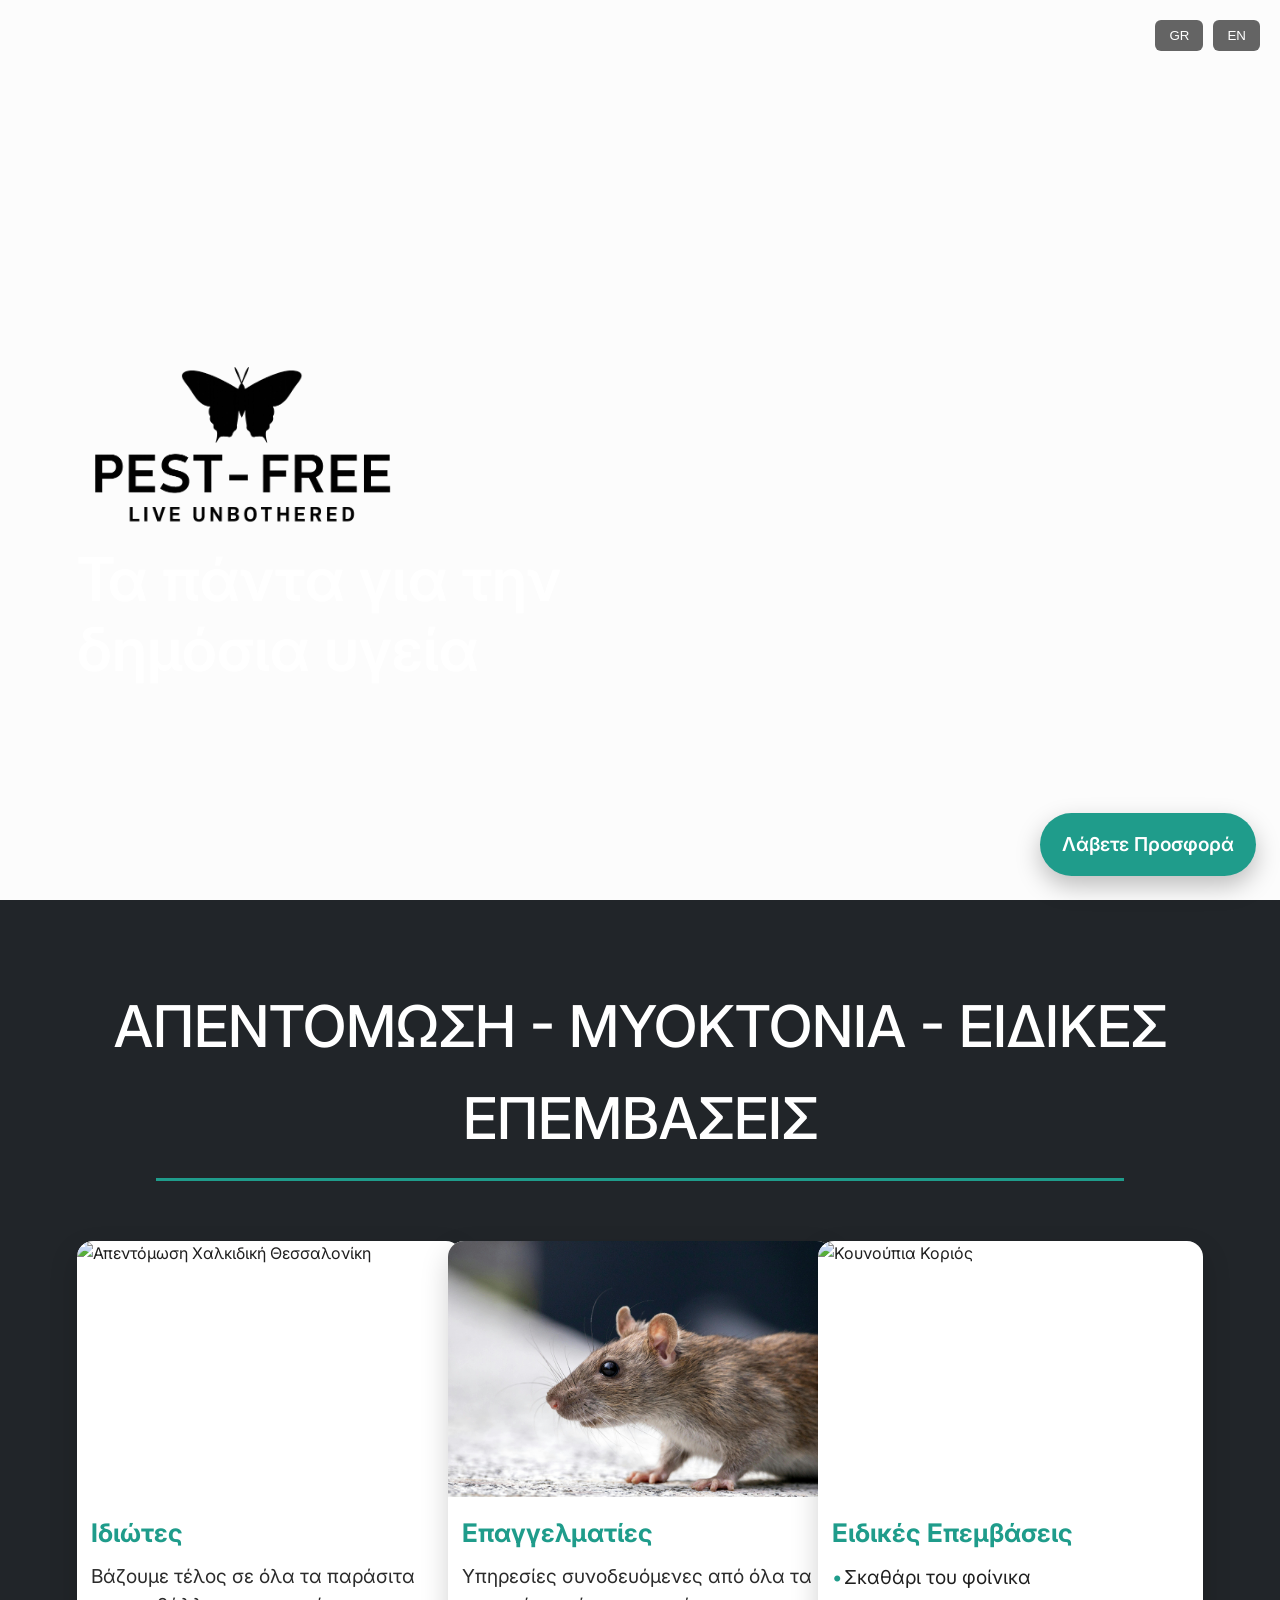
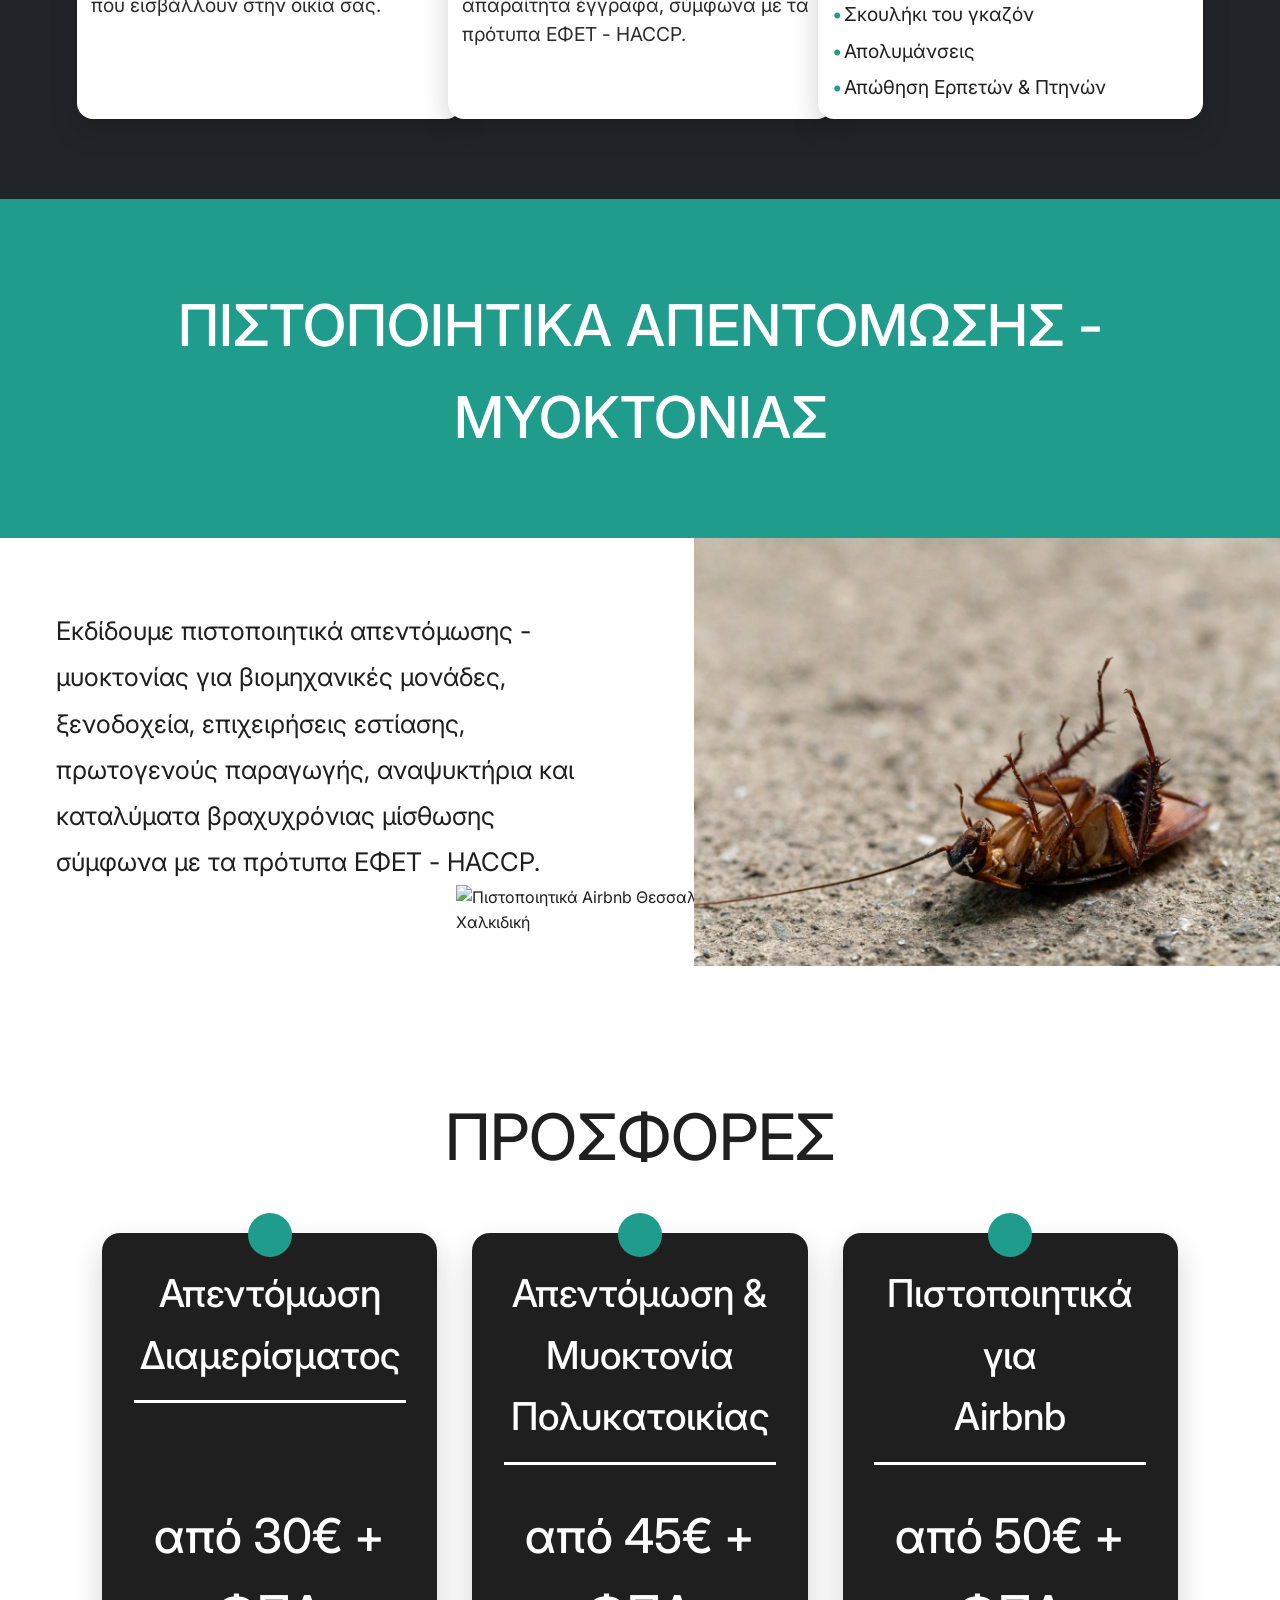
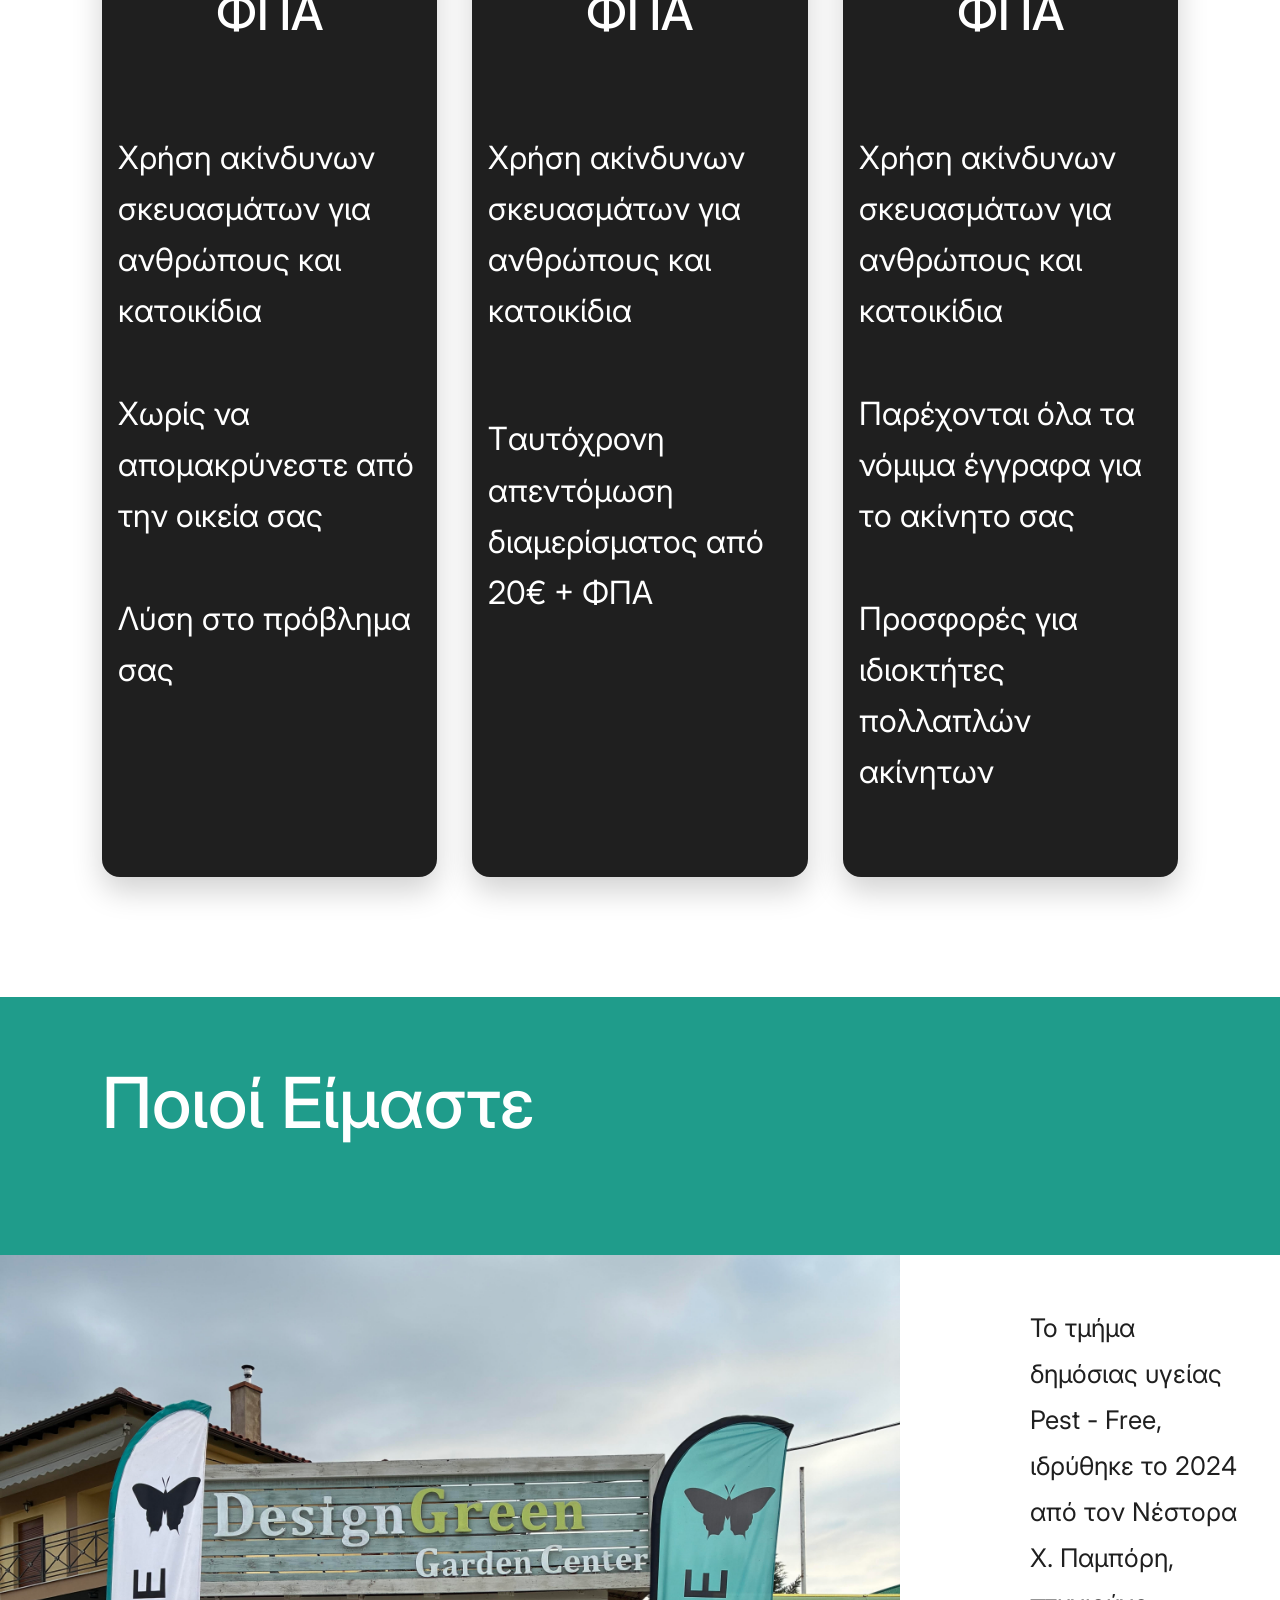
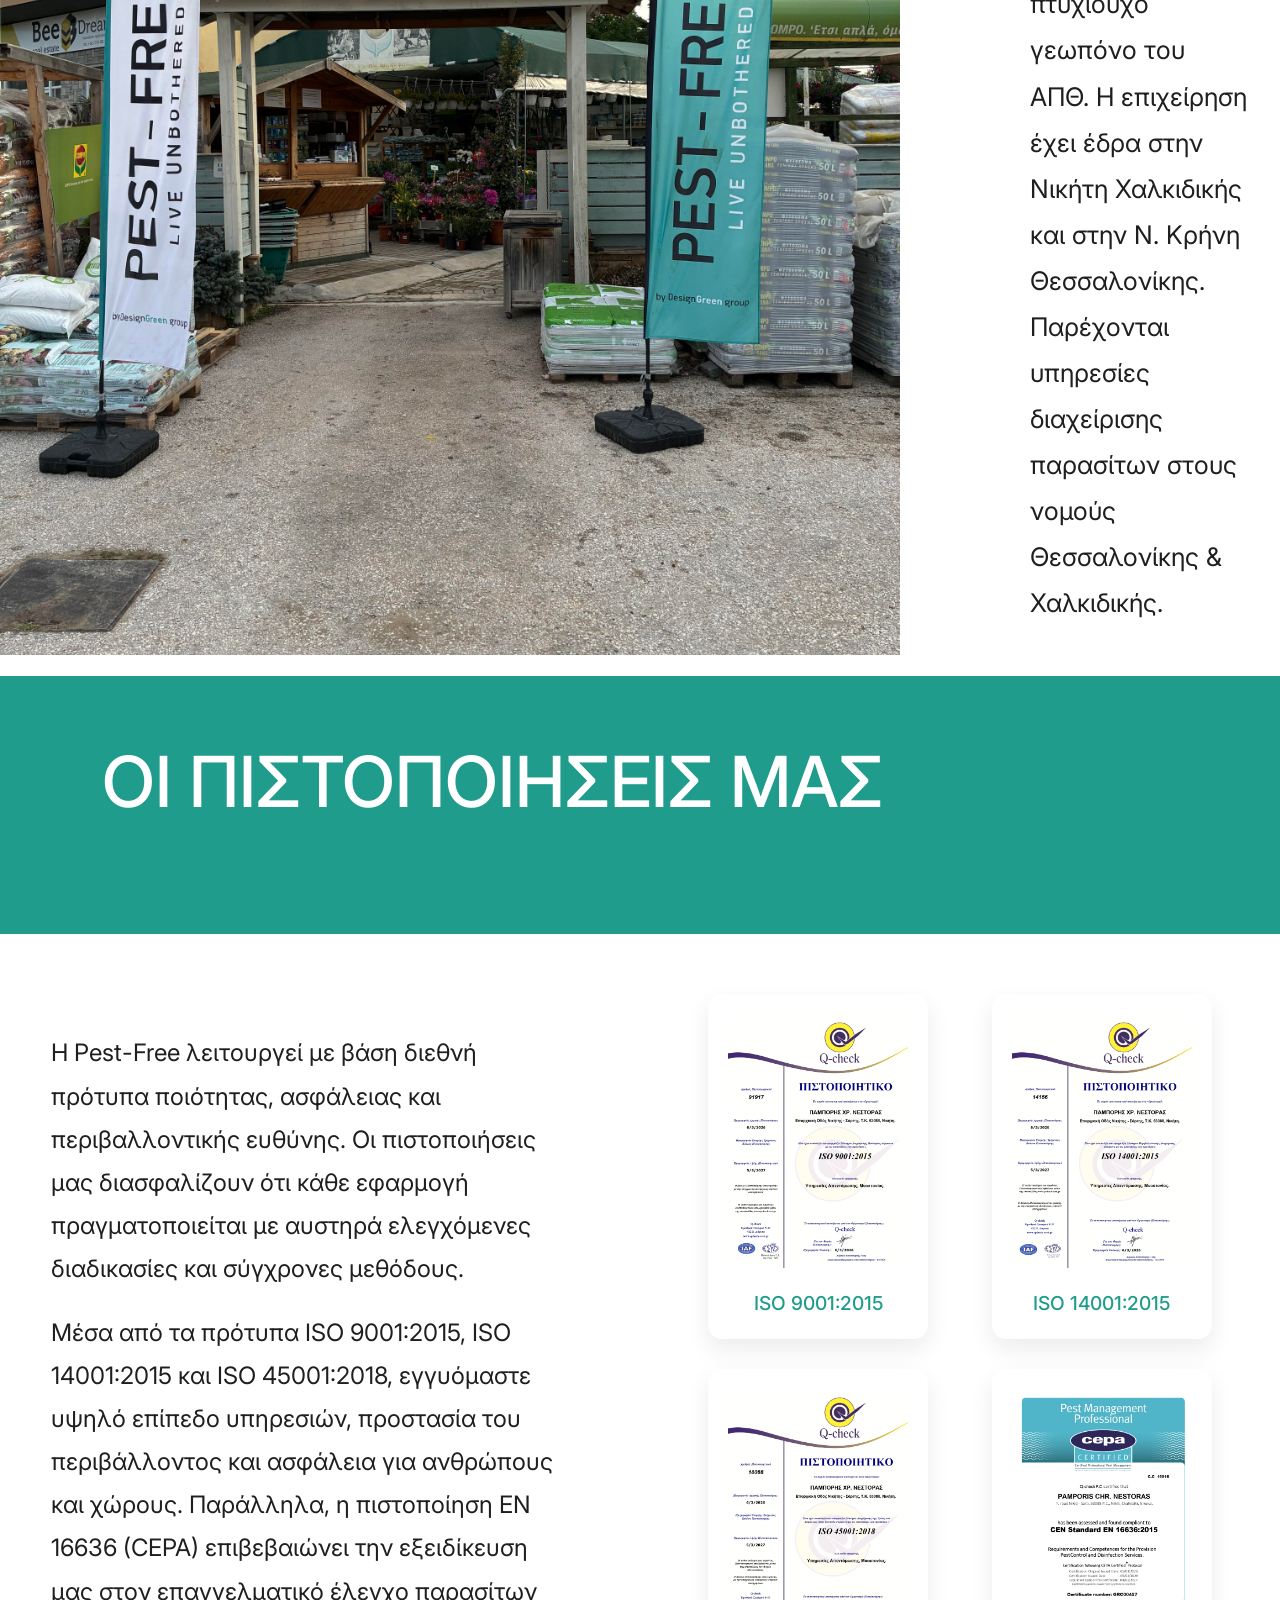
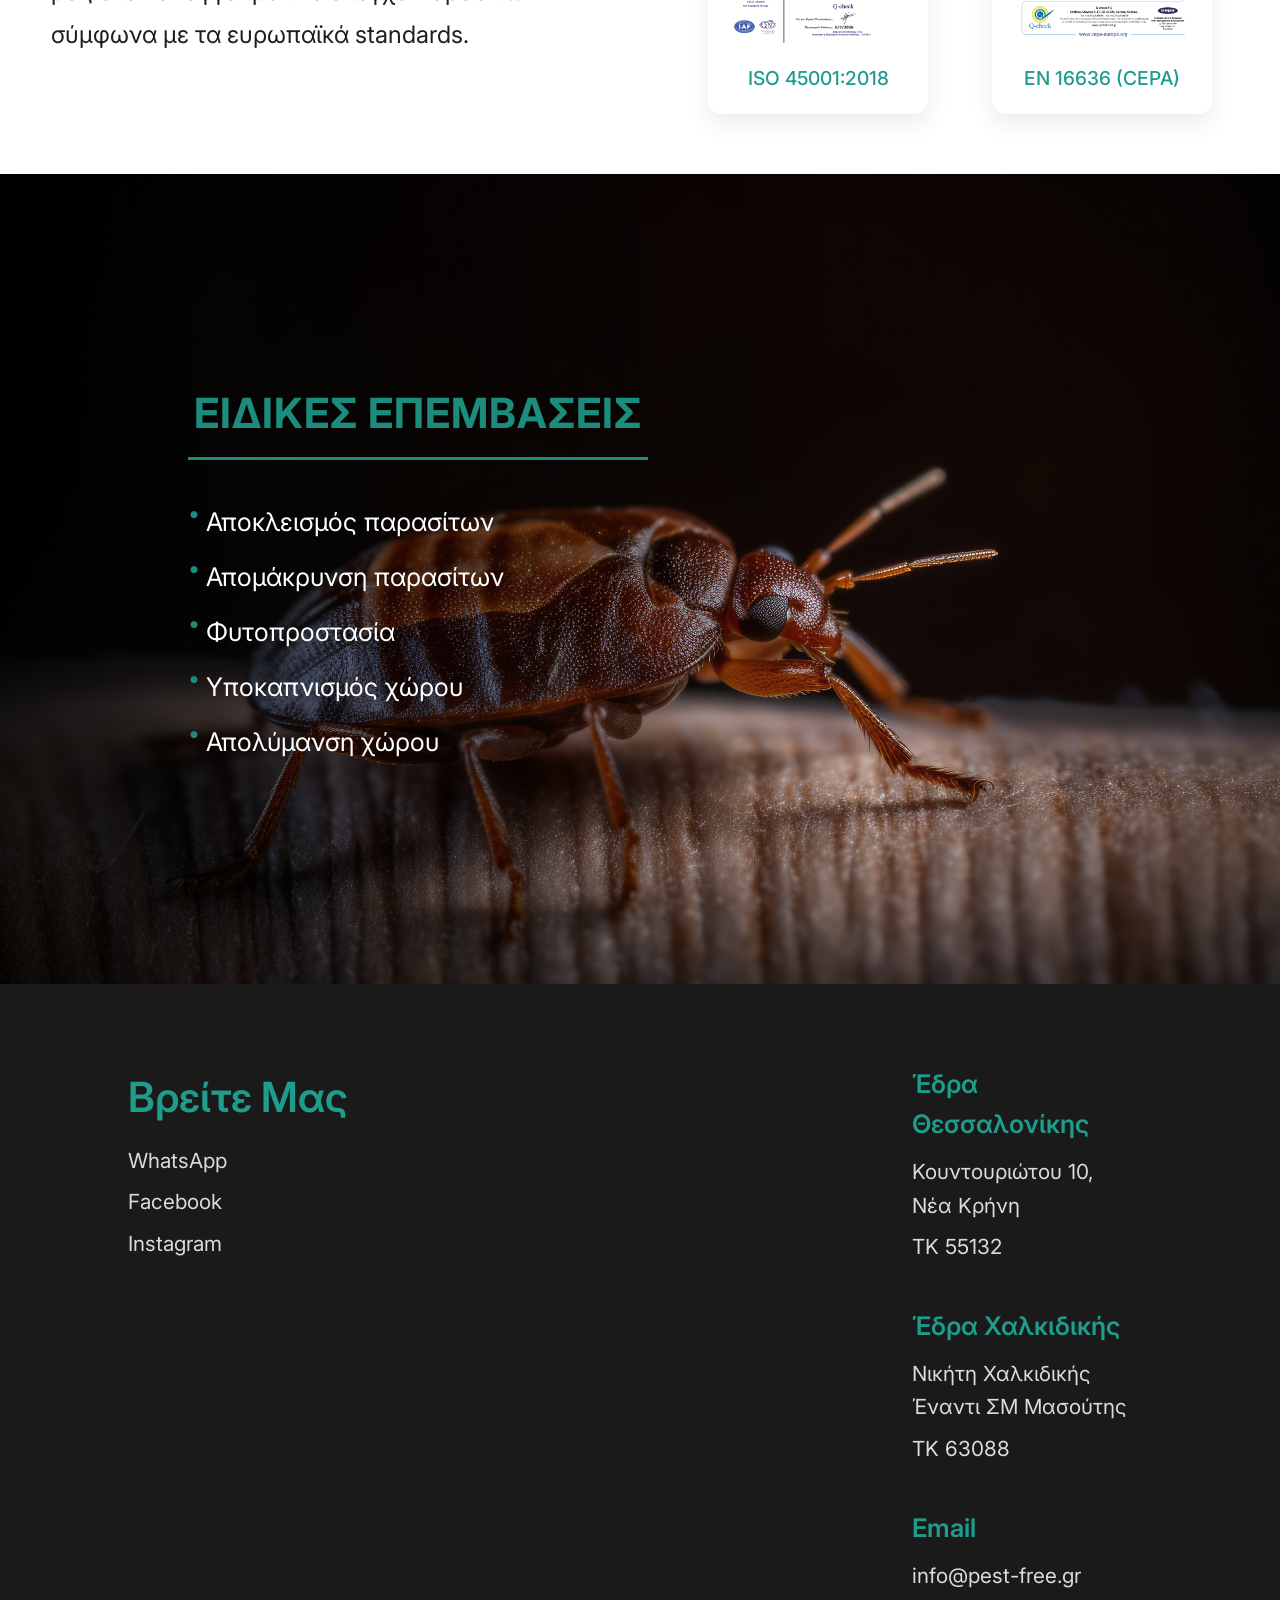
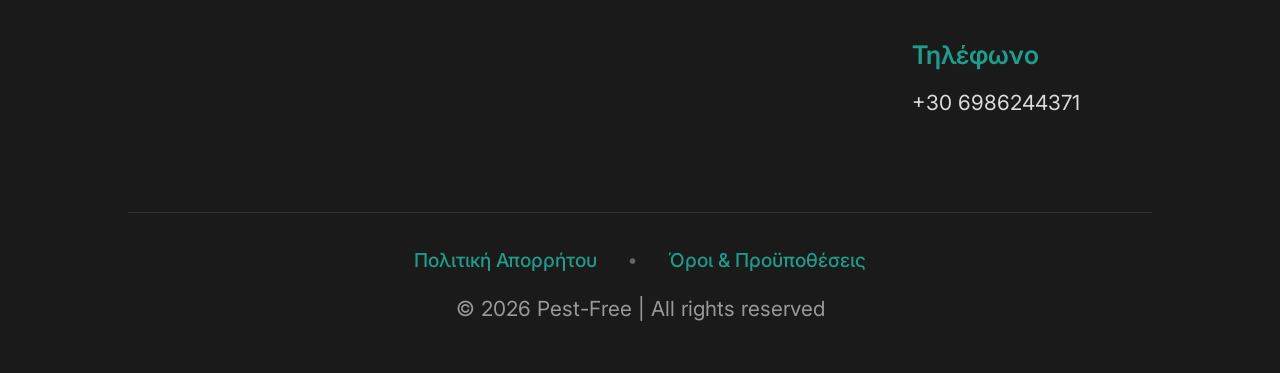
==== commit b72f5662: "GR/EN lang" ====
--- a/index.html
+++ b/index.html
@@ -23,12 +23,17 @@
     </video>
 
     <div class="hero-overlay">
+        <div class="lang-switch">
+            <button id="lang-gr" onclick="setLanguage('gr')">GR</button>
+            <button id="lang-en" onclick="setLanguage('en')">EN</button>
+        </div>
+        
         <div class="hero-brand">
             <img src="assets/logo.png" alt="Απεντόμωση Σαράκι" loading="lazy">
         </div>
 
         <div class="hero-text">
-            <h1>
+            <h1 data-i18n="hero_title">
                 Τα πάντα για την<br>
                 δημόσια υγεία
             </h1>
@@ -47,7 +52,7 @@
 
 <!-- SERVICES -->
 <section class="services-canva">
-    <h2>ΑΠΕΝΤΟΜΩΣΗ - ΜΥΟΚΤΟΝΙΑ - ΕΙΔΙΚΕΣ ΕΠΕΜΒΑΣΕΙΣ</h2>
+    <h2 data-i18n="services_title">ΑΠΕΝΤΟΜΩΣΗ - ΜΥΟΚΤΟΝΙΑ - ΕΙΔΙΚΕΣ ΕΠΕΜΒΑΣΕΙΣ</h2>
 
     <div class="services-canva-cards">
 
@@ -56,8 +61,8 @@
             <div class="services-canva-image">
                 <img src="assets/sprays.jpg" alt="Απεντόμωση Χαλκιδική Θεσσαλονίκη" loading="lazy">
             </div>
-            <h3>Ιδιώτες</h3>
-            <p>
+            <h3 data-i18n="service_1_title">Ιδιώτες</h3>
+            <p data-i18n="service_1_text">
                 Βάζουμε τέλος σε όλα τα παράσιτα που εισβάλλουν στην οικία σας.
             </p>
         </div>
@@ -67,8 +72,8 @@
             <div class="services-canva-image">
                 <img src="assets/rats.jpg" alt="Αρουραίος Ποντίκια Μυοκτονία" loading="lazy">
             </div>
-            <h3>Επαγγελματίες</h3>
-            <p>
+            <h3 data-i18n="service_2_title">Επαγγελματίες</h3>
+            <p data-i18n="service_2_text">
                 Υπηρεσίες συνοδευόμενες από όλα τα απαραίτητα έγγραφα,
                 σύμφωνα με τα πρότυπα ΕΦΕΤ - HACCP.
             </p>
@@ -79,8 +84,8 @@
             <div class="services-canva-image">
                 <img src="assets/fogger.jpg" alt="Κουνούπια Κοριός" loading="lazy">
             </div>
-            <h3>Ειδικές Επεμβάσεις</h3>
-            <ul>
+            <h3 data-i18n="service_3_title">Ειδικές Επεμβάσεις</h3>
+            <ul data-i18n-list="service_3_list">
                 <li>Σκαθάρι του φοίνικα</li>
                 <li>Σκουλήκι του γκαζόν</li>
                 <li>Απολυμάνσεις</li>
@@ -97,7 +102,7 @@
 
     <!-- Top Bar -->
     <div class="certificates-canva-header">
-        <h2>ΠΙΣΤΟΠΟΙΗΤΙΚΑ ΑΠΕΝΤΟΜΩΣΗΣ - ΜΥΟΚΤΟΝΙΑΣ</h2>
+        <h2 data-i18n="certificates_title">ΠΙΣΤΟΠΟΙΗΤΙΚΑ ΑΠΕΝΤΟΜΩΣΗΣ - ΜΥΟΚΤΟΝΙΑΣ</h2>
     </div>
 
     <!-- Content -->
@@ -105,7 +110,7 @@
 
         <!-- Text -->
         <div class="certificates-canva-text">
-            <p>
+            <p data-i18n="certificates_text">
                 Εκδίδουμε πιστοποιητικά απεντόμωσης - μυοκτονίας για
                 βιομηχανικές μονάδες, ξενοδοχεία, επιχειρήσεις εστίασης,
                 πρωτογενούς παραγωγής, αναψυκτήρια και καταλύματα
@@ -134,36 +139,36 @@
 <!-- OFFERS – CANVA STYLE -->
 <section class="offers-canva">
 
-    <h2>ΠΡΟΣΦΟΡΕΣ</h2>
+    <h2 data-i18n="offers_title">ΠΡΟΣΦΟΡΕΣ</h2>
 
     <div class="offers-canva-cards">
 
         <div class="offers-canva-card">
-            <h3>Απεντόμωση <br> Διαμερίσματος</h3>
-            <p class="offers-canva-price">από 30€ + ΦΠΑ</p>
-            <p>Χρήση ακίνδυνων σκευασμάτων για ανθρώπους και κατοικίδια</p>
+            <h3 data-i18n="offer_1_title">Απεντόμωση <br> Διαμερίσματος</h3>
+            <p class="offers-canva-price" data-i18n="offer_1_price">από 30€ + ΦΠΑ</p>
+            <p data-i18n="offer_1_line1">Χρήση ακίνδυνων σκευασμάτων για ανθρώπους και κατοικίδια</p>
             <br><br>
-            <p>Χωρίς να απομακρύνεστε από <br>την οικεία σας</p>
+            <p data-i18n="offer_1_line2">Χωρίς να απομακρύνεστε από <br>την οικεία σας</p>
             <br><br>
-            <p>Λύση στο πρόβλημα σας</p>
+            <p data-i18n="offer_1_line3">Λύση στο πρόβλημα σας</p>
         </div>
 
         <div class="offers-canva-card">
-            <h3>Απεντόμωση & Μυοκτονία Πολυκατοικίας</h3>
-            <p class="offers-canva-price">από 45€ + ΦΠΑ</p>
-            <p>Χρήση ακίνδυνων σκευασμάτων <br>για ανθρώπους και κατοικίδια</p>
+            <h3 data-i18n="offer_2_title">Απεντόμωση & Μυοκτονία Πολυκατοικίας</h3>
+            <p class="offers-canva-price" data-i18n="offer_2_price">από 45€ + ΦΠΑ</p>
+            <p data-i18n="offer_2_line1">Χρήση ακίνδυνων σκευασμάτων <br>για ανθρώπους και κατοικίδια</p>
             <br><br><br>
-            <p>Tαυτόχρονη απεντόμωση διαμερίσματος από <br> 20€ + ΦΠΑ</p>
+            <p data-i18n="offer_2_line2">Tαυτόχρονη απεντόμωση διαμερίσματος από <br> 20€ + ΦΠΑ</p>
         </div>
 
         <div class="offers-canva-card">
-            <h3>Πιστοποιητικά για <br> Airbnb</h3>
-            <p class="offers-canva-price">από 35€ + ΦΠΑ</p>
-            <p>Χρήση ακίνδυνων σκευασμάτων <br>για ανθρώπους και κατοικίδια</p>
+            <h3 data-i18n="offer_3_title">Πιστοποιητικά για <br> Airbnb</h3>
+            <p class="offers-canva-price" data-i18n="offer_3_price">από 50€ + ΦΠΑ</p>
+            <p data-i18n="offer_3_line1">Χρήση ακίνδυνων σκευασμάτων <br>για ανθρώπους και κατοικίδια</p>
             <br><br>
-            <p>Παρέχονται όλα τα νόμιμα <br>έγγραφα για το ακίνητο σας</p>
+            <p data-i18n="offer_3_line2">Παρέχονται όλα τα νόμιμα <br>έγγραφα για το ακίνητο σας</p>
             <br><br>
-            <p>Προσφορές για ιδιοκτήτες <br>πολλαπλών ακίνητων</p>
+            <p data-i18n="offer_3_line3">Προσφορές για ιδιοκτήτες <br>πολλαπλών ακίνητων</p>
         </div>
 
     </div>
@@ -174,7 +179,7 @@
 <section class="about">
     <!-- Top Bar -->
     <div class="about-header">
-        <h2>Ποιοί Είμαστε</h2>
+        <h2 data-i18n="about_title">Ποιοί Είμαστε</h2>
     </div>
 
     <!-- Content -->
@@ -187,7 +192,7 @@
 
         <!-- Text -->
         <div class="about-text">
-            <p>
+            <p data-i18n="about_text">
                 Το τμήμα δημόσιας υγείας Pest - Free,
                 ιδρύθηκε το 2024 από τον Νέστορα Χ. Παμπόρη,
                 πτυχιούχο γεωπόνο του ΑΠΘ. Η επιχείρηση έχει έδρα
@@ -200,12 +205,70 @@
     </div>
 </section>
 
+<!-- CERTIFICATIONS -->
+<section class="certifications">
+
+    <!-- Header -->
+    <div class="certifications-header">
+        <h2 data-i18n="certifications_title">ΟΙ ΠΙΣΤΟΠΟΙΗΣΕΙΣ ΜΑΣ</h2>
+    </div>
+
+    <!-- Content -->
+    <div class="certifications-content">
+
+        <!-- TEXT -->
+        <div class="certifications-text">
+            <p data-i18n="certifications_text_1">
+                Η Pest-Free λειτουργεί με βάση διεθνή πρότυπα ποιότητας,
+                ασφάλειας και περιβαλλοντικής ευθύνης. Οι πιστοποιήσεις μας
+                διασφαλίζουν ότι κάθε εφαρμογή πραγματοποιείται με αυστηρά
+                ελεγχόμενες διαδικασίες και σύγχρονες μεθόδους.
+            </p>
+
+            <p data-i18n="certifications_text_2">
+                Μέσα από τα πρότυπα ISO 9001:2015, ISO 14001:2015 και ISO 45001:2018,
+                εγγυόμαστε υψηλό επίπεδο υπηρεσιών, προστασία του
+                περιβάλλοντος και ασφάλεια για ανθρώπους και χώρους.
+                Παράλληλα, η πιστοποίηση EN 16636 (CEPA) επιβεβαιώνει
+                την εξειδίκευση μας στον επαγγελματικό έλεγχο παρασίτων
+                σύμφωνα με τα ευρωπαϊκά standards.
+            </p>
+        </div>
+
+        <!-- CERTIFICATES GRID -->
+        <div class="certifications-grid">
+
+            <div class="cert-card">
+                <img src="assets/9001.jpg" alt="ISO 9001:2015">
+                <p data-i18n="cert_card_9001">ISO 9001:2015</p>
+            </div>
+
+            <div class="cert-card">
+                <img src="assets/14001.jpg" alt="ISO 14001:2015">
+                <p data-i18n="cert_card_14001">ISO 14001:2015</p>
+            </div>
+
+            <div class="cert-card">
+                <img src="assets/45001.jpg" alt="ISO 45001:2018">
+                <p data-i18n="cert_card_45001">ISO 45001:2018</p>
+            </div>
+
+            <div class="cert-card">
+                <img src="assets/cepa.jpg" alt="EN 16636 CEPA">
+                <p data-i18n="cert_card_cepa">EN 16636 (CEPA)</p>
+            </div>
+
+        </div>
+
+    </div>
+</section>
+
 <!-- SPECIAL SERVICES -->
 <section class="special">
     <div class="special-overlay">
-        <h2>ΕΙΔΙΚΕΣ ΕΠΕΜΒΑΣΕΙΣ</h2>
-
-        <ul class="special-list">
+        <h2 data-i18n="special_title">ΕΙΔΙΚΕΣ ΕΠΕΜΒΑΣΕΙΣ</h2>
+
+        <ul class="special-list" data-i18n-list="special_list">
             <li>Αποκλεισμός παρασίτων</li>
             <li>Απομάκρυνση παρασίτων</li>
             <li>Φυτοπροστασία</li>
@@ -220,7 +283,7 @@
 <footer class="footer">
     <div class="footer-columns">
         <div class="footer-social">
-            <h4>Βρείτε Μας</h4>
+            <h4 data-i18n="footer_find_us">Βρείτε Μας</h4>
 
             <p>
                 <a href="https://wa.me/306986244371" target="_blank" rel="noopener">
@@ -239,11 +302,11 @@
                     Instagram
                 </a>
             </p>
-</div>
+        </div>
 
 
         <div>
-            <h4>Έδρα Θεσσαλονίκης</h4>
+            <h4 data-i18n="footer_thessaloniki">Έδρα Θεσσαλονίκης</h4>
             <p>
                 <a href="https://maps.app.goo.gl/URLeUbvqU1jSQ2M37" target="_blank" rel="noopener">
                     Κουντουριώτου 10,<br>Νέα Κρήνη
@@ -253,7 +316,7 @@
         </div>
 
         <div>
-            <h4>Έδρα Χαλκιδικής</h4>
+            <h4 data-i18n="footer_chalkidiki">Έδρα Χαλκιδικής</h4>
             <p>
                 <a href="https://maps.app.goo.gl/p6nWnLzg1obPAwUD6" target="_blank" rel="noopener">
                     Νικήτη Χαλκιδικής <br> Έναντι ΣΜ Μασούτης
@@ -263,14 +326,14 @@
         </div>
 
         <div>
-            <h4>Email</h4>
+            <h4 data-i18n="footer_email">Email</h4>
             <p>
                 <a href="mailto:info@pest-free.gr">info@pest-free.gr</a>
             </p>
         </div>
 
         <div>
-            <h4>Τηλέφωνο</h4>
+            <h4 data-i18n="footer_phone">Τηλέφωνο</h4>
             <p>
                 <a href="tel:+306986244371">+30 6986244371</a>
             </p>
@@ -278,20 +341,19 @@
     </div>
     
     <div class="footer-legal">
-            <!-- Τα links σε μία γραμμή -->
             <div class="legal-links">
-                <a href="privacy.html">Πολιτική Απορρήτου</a>
+                <a href="privacy.html" data-i18n="footer_privacy">Πολιτική Απορρήτου</a>
                 <span class="separator">•</span>
-                <a href="terms.html">Όροι & Προϋποθέσεις</a>
-            </div>
-            <!-- Copyright -->
-            <p class="copyright">© 2026 Pest-Free | All rights reserved</p>
+                <a href="terms.html" data-i18n="footer_terms">Όροι & Προϋποθέσεις</a>
+            </div>
+            <p class="copyright" data-i18n="footer_copyright">© 2026 Pest-Free | All rights reserved</p>
         </div>
 </footer>
 
-<a href="offer.html" class="floating-offer-btn">
+<a href="offer.html" class="floating-offer-btn" data-i18n="floating_btn">
     Λάβετε Προσφορά
 </a>
 
+<script src="js/i18n.js"></script>
 </body>
 </html>
--- a/css/style.css
+++ b/css/style.css
@@ -1,5 +1,5 @@
 /* =========================
-   RESET & BASE
+   DESKTOP BASE
 ========================= */
 * {
     margin: 0;
@@ -647,6 +647,7 @@
     inset: 0;
     background: rgba(0, 0, 0, 0.25);
     z-index: 0;
+    pointer-events: none;
 }
 
 .offer-screen > * {
@@ -899,4 +900,146 @@
     outline: none;
     border-color: #1f9c8b;
     background-color: #ffffff;
+}
+
+/* =========================
+   CERTIFICATIONS
+========================= */
+
+.certifications {
+    padding: 0;
+    background: #ffffff;
+}
+
+/* HEADER (same style as ABOUT / CERTIFICATES) */
+.certifications-header {
+    background: #1f9c8b;
+    padding: 50px 8%;
+}
+
+.certifications-header h2 {
+    color: #ffffff;
+    font-size: clamp(4.4rem, 3vw, 2.6rem);
+    font-weight: 500;
+    text-align: left;
+}
+
+/* CONTENT GRID */
+.certifications-content {
+    display: grid;
+    grid-template-columns: 1fr 1fr;
+    align-items: center;
+}
+
+/* TEXT */
+.certifications-text {
+    padding: 60px 8%;
+}
+
+.certifications-text p {
+    font-size: 1.5rem;
+    line-height: 1.8;
+    max-width: 520px;
+    color: #1f1f1f;
+    margin-bottom: 20px;
+}
+
+/* GRID */
+.certifications-grid {
+    display: grid;
+    grid-template-columns: repeat(2, 1fr);
+    gap: 30px;
+    padding: 60px 8%;
+    justify-items: center;
+}
+
+/* CARD */
+.cert-card {
+    background: #ffffff;
+    border-radius: 14px;
+    padding: 20px;
+    width: 220px;
+    text-align: center;
+    box-shadow: 0 10px 24px rgba(0, 0, 0, 0.08);
+    transition: transform 0.2s ease, box-shadow 0.2s ease;
+}
+
+.cert-card:hover {
+    transform: translateY(-5px);
+    box-shadow: 0 14px 30px rgba(0, 0, 0, 0.15);
+}
+
+.cert-card img {
+    width: 100%;
+    height: auto;
+    margin-bottom: 12px;
+}
+
+.cert-card p {
+    font-size: 1.2rem;
+    font-weight: 500;
+    color: #1f9c8b;
+}
+
+.lang-switch {
+    position: absolute;
+    top: 20px;
+    right: 20px;
+    z-index: 10;
+}
+
+.lang-switch button {
+    background: rgba(0,0,0,0.5);
+    color: #fff;
+    border: none;
+    margin-left: 6px;
+    padding: 6px 10px;
+    border-radius: 6px;
+    cursor: pointer;
+}
+
+.back-home-btn {
+    display: inline-block;
+    margin-top: 40px;
+    padding: 12px 24px;
+    background-color: #1f9c8b;
+    color: #fff;
+    text-decoration: none;
+    border-radius: 8px;
+    font-weight: 600;
+    transition: all 0.25s ease;
+}
+
+.back-home-btn:hover {
+    background-color: #146b5e;
+    transform: translateY(-2px);
+}
+
+.back-home-btn:active {
+    transform: translateY(0);
+}
+
+.lang-switch {
+    position: absolute;
+    top: 20px;
+    right: 20px;
+    z-index: 20;
+    pointer-events: none;  /* Allow clicks to pass through the container */
+}
+
+.lang-switch button {
+    pointer-events: auto;  /* Buttons still clickable */
+    background: rgba(0,0,0,0.6);
+    color: #fff;
+    border: none;
+    margin-left: 6px;
+    padding: 8px 14px;
+    border-radius: 6px;
+    cursor: pointer;
+    font-weight: 500;
+    transition: background 0.2s ease;
+}
+
+.lang-switch button:hover {
+    background: rgba(31, 156, 139, 0.8);
 }
--- a/css/mobile.css
+++ b/css/mobile.css
@@ -399,4 +399,102 @@
     color: #999;
     font-size: 0.9rem;
     margin: 10px 0 0;
+}
+
+/* =========================
+   CERTIFICATIONS MOBILE
+========================= */
+
+.certifications-header {
+    padding: 30px 6%;
+}
+
+.certifications-header h2 {
+    font-size: 2rem;
+    text-align: center;
+}
+
+.certifications-content {
+    display: flex;
+    flex-direction: column;
+}
+
+.certifications-text {
+    padding: 40px 6%;
+}
+
+.certifications-text p {
+    font-size: 1.2rem;
+}
+
+.certifications-grid {
+    grid-template-columns: 1fr;
+    padding: 40px 6%;
+}
+
+.cert-card {
+    width: 100%;
+}
+
+.lang-switch {
+    position: absolute;
+    top: 20px;
+    right: 20px;
+    z-index: 10;
+}
+
+.lang-switch button {
+    background: rgba(0,0,0,0.5);
+    color: #fff;
+    border: none;
+    margin-left: 6px;
+    padding: 6px 10px;
+    border-radius: 6px;
+    cursor: pointer;
+}
+
+.back-home-btn {
+    display: inline-block;
+    margin-top: 40px;
+    padding: 12px 24px;
+    background-color: #1f9c8b;
+    color: #fff;
+    text-decoration: none;
+    border-radius: 8px;
+    font-weight: 600;
+    transition: all 0.25s ease;
+}
+
+.back-home-btn:hover {
+    background-color: #146b5e;
+    transform: translateY(-2px);
+}
+
+.back-home-btn:active {
+    transform: translateY(0);
+}
+
+.lang-switch {
+    position: absolute;
+    top: 20px;
+    right: 20px;
+    z-index: 20;
+    pointer-events: none;  /* Allow clicks to pass through the container */
+}
+
+.lang-switch button {
+    pointer-events: auto;  /* Buttons still clickable */
+    background: rgba(0,0,0,0.6);
+    color: #fff;
+    border: none;
+    margin-left: 6px;
+    padding: 8px 14px;
+    border-radius: 6px;
+    cursor: pointer;
+    font-weight: 500;
+    transition: background 0.2s ease;
+}
+
+.lang-switch button:hover {
+    background: rgba(31, 156, 139, 0.8);
 }
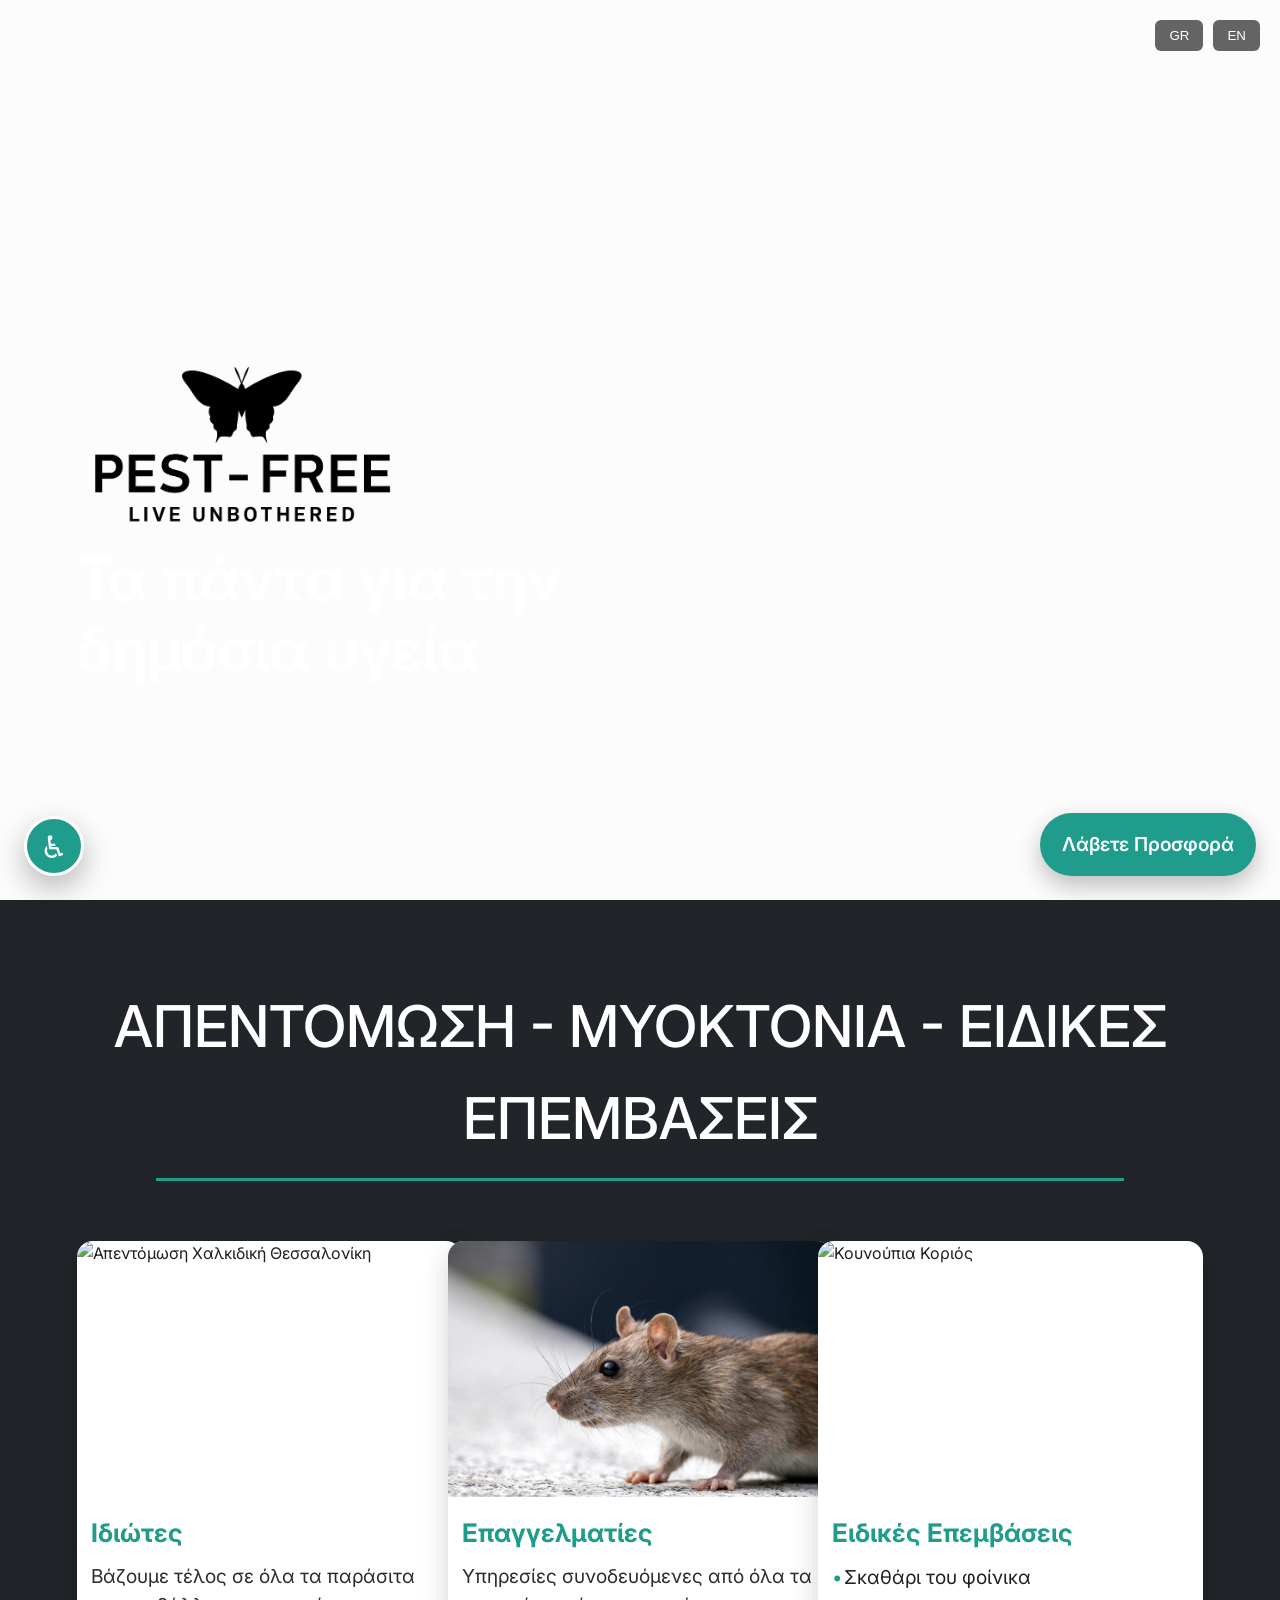
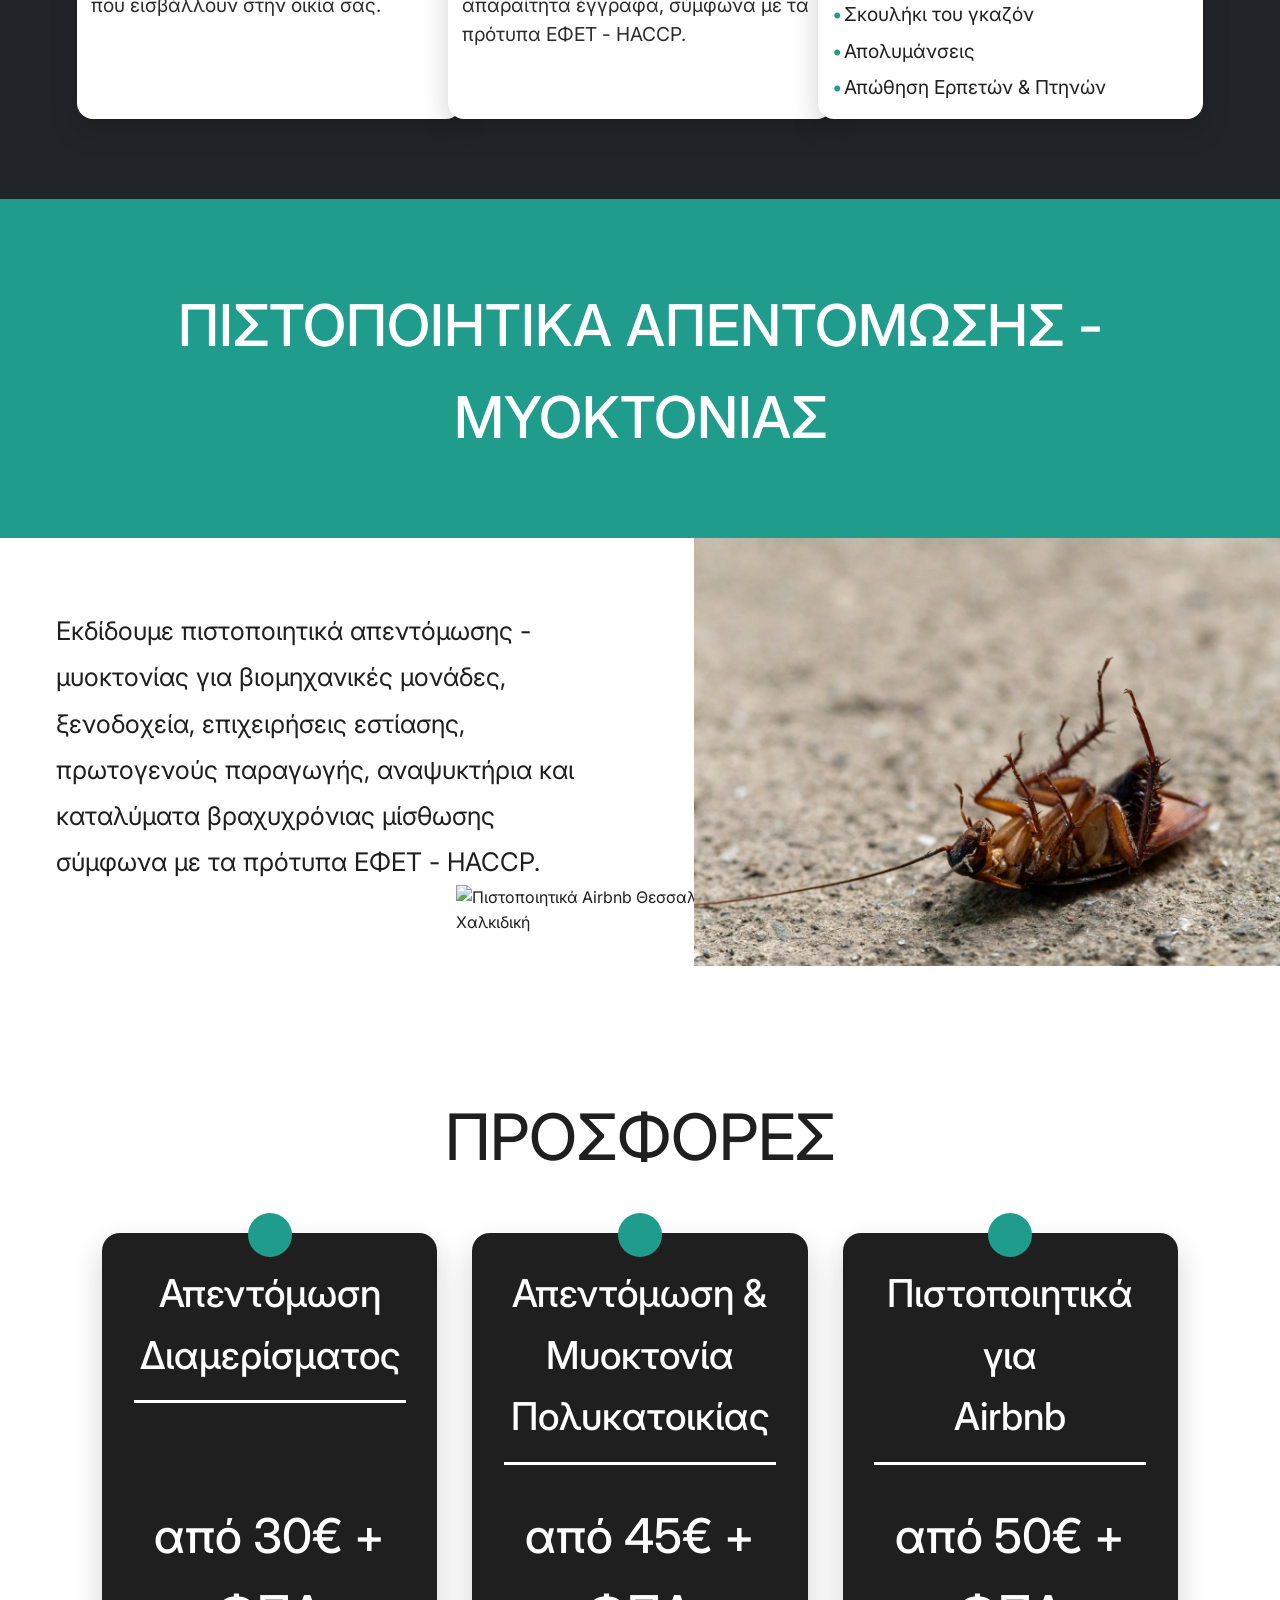
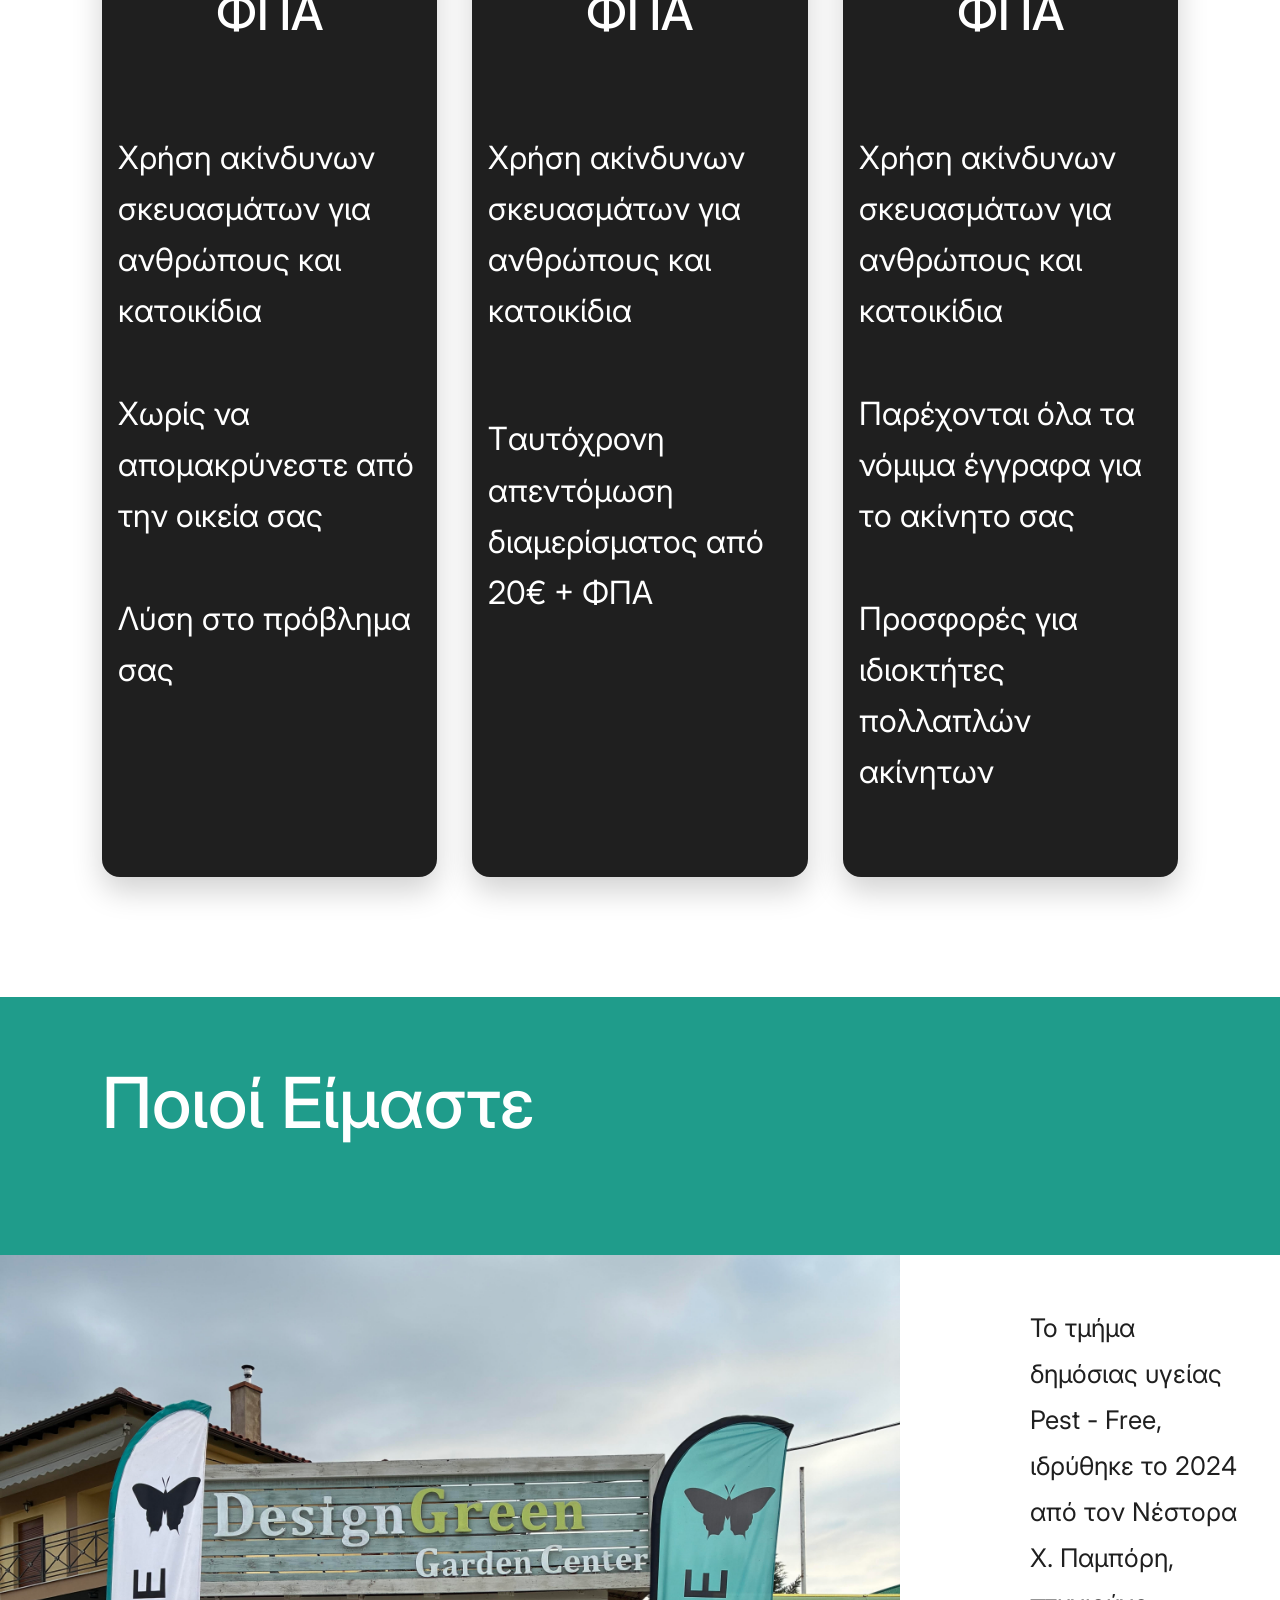
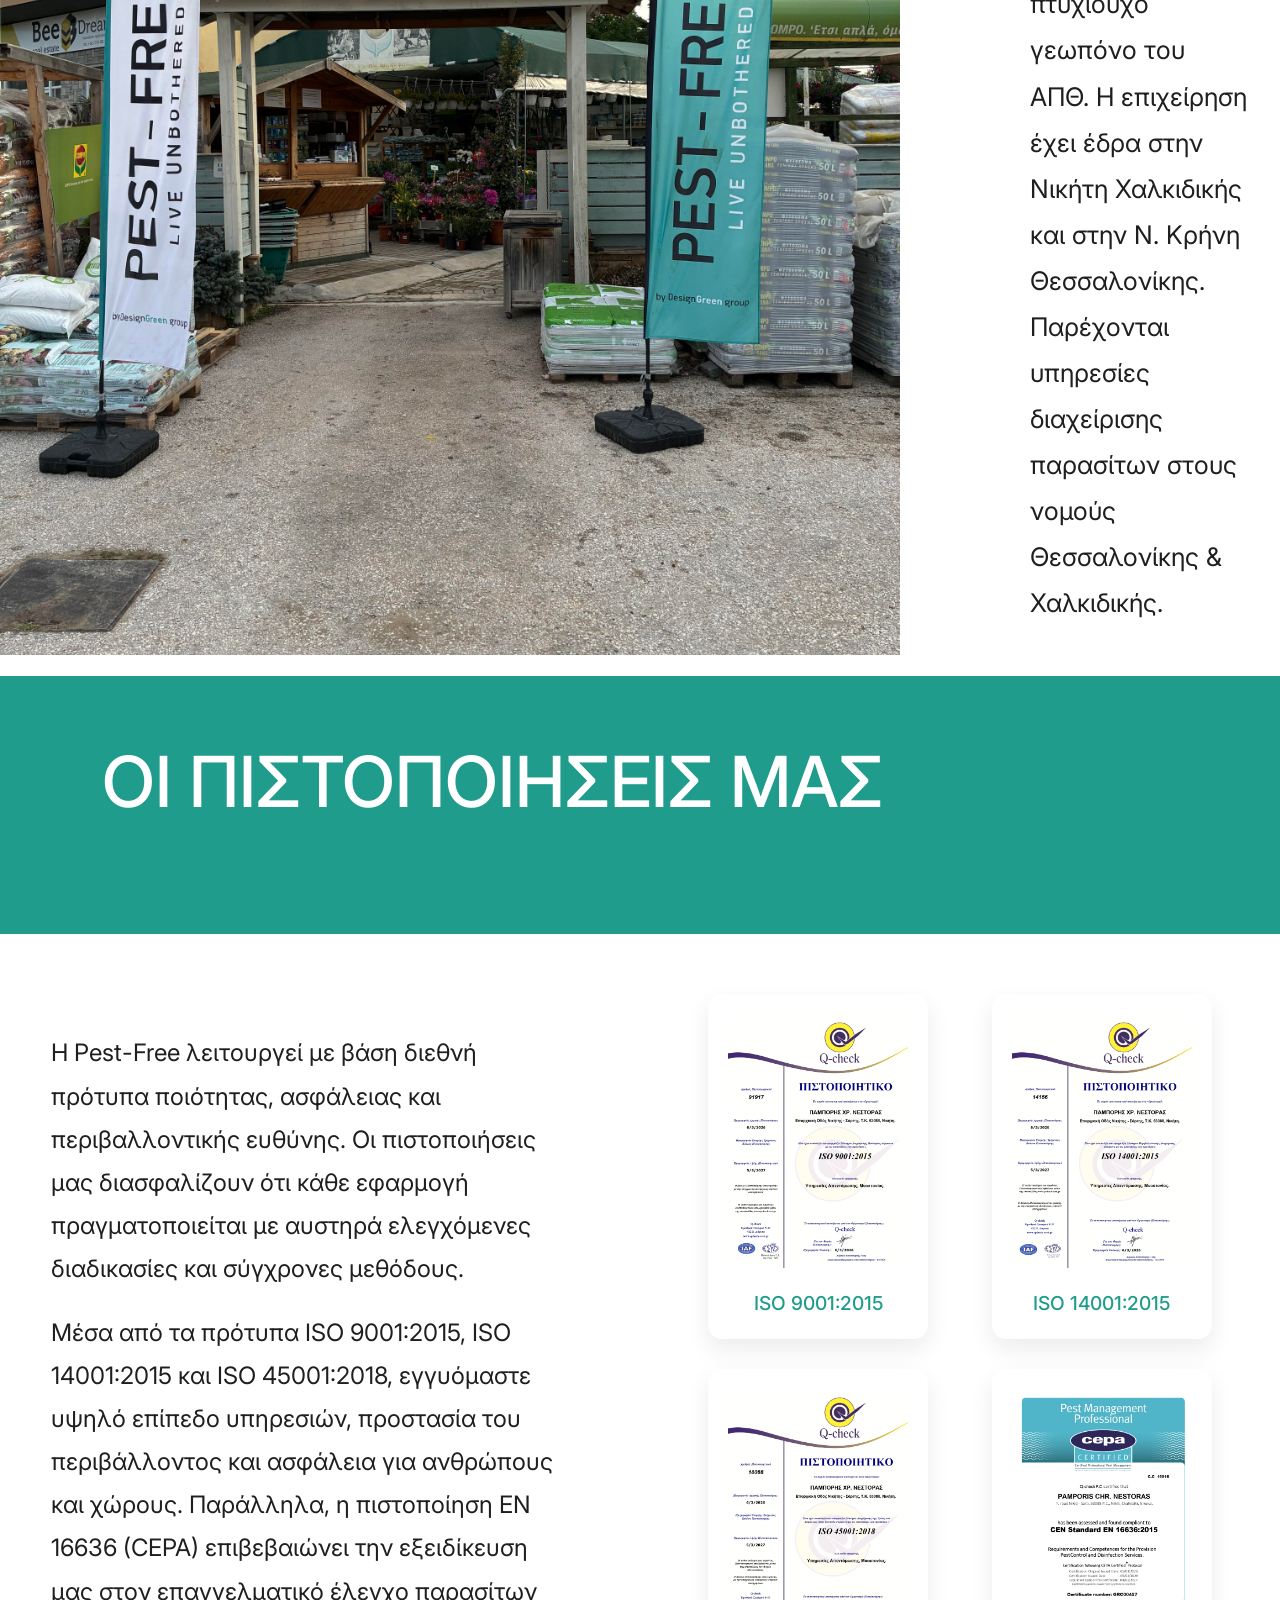
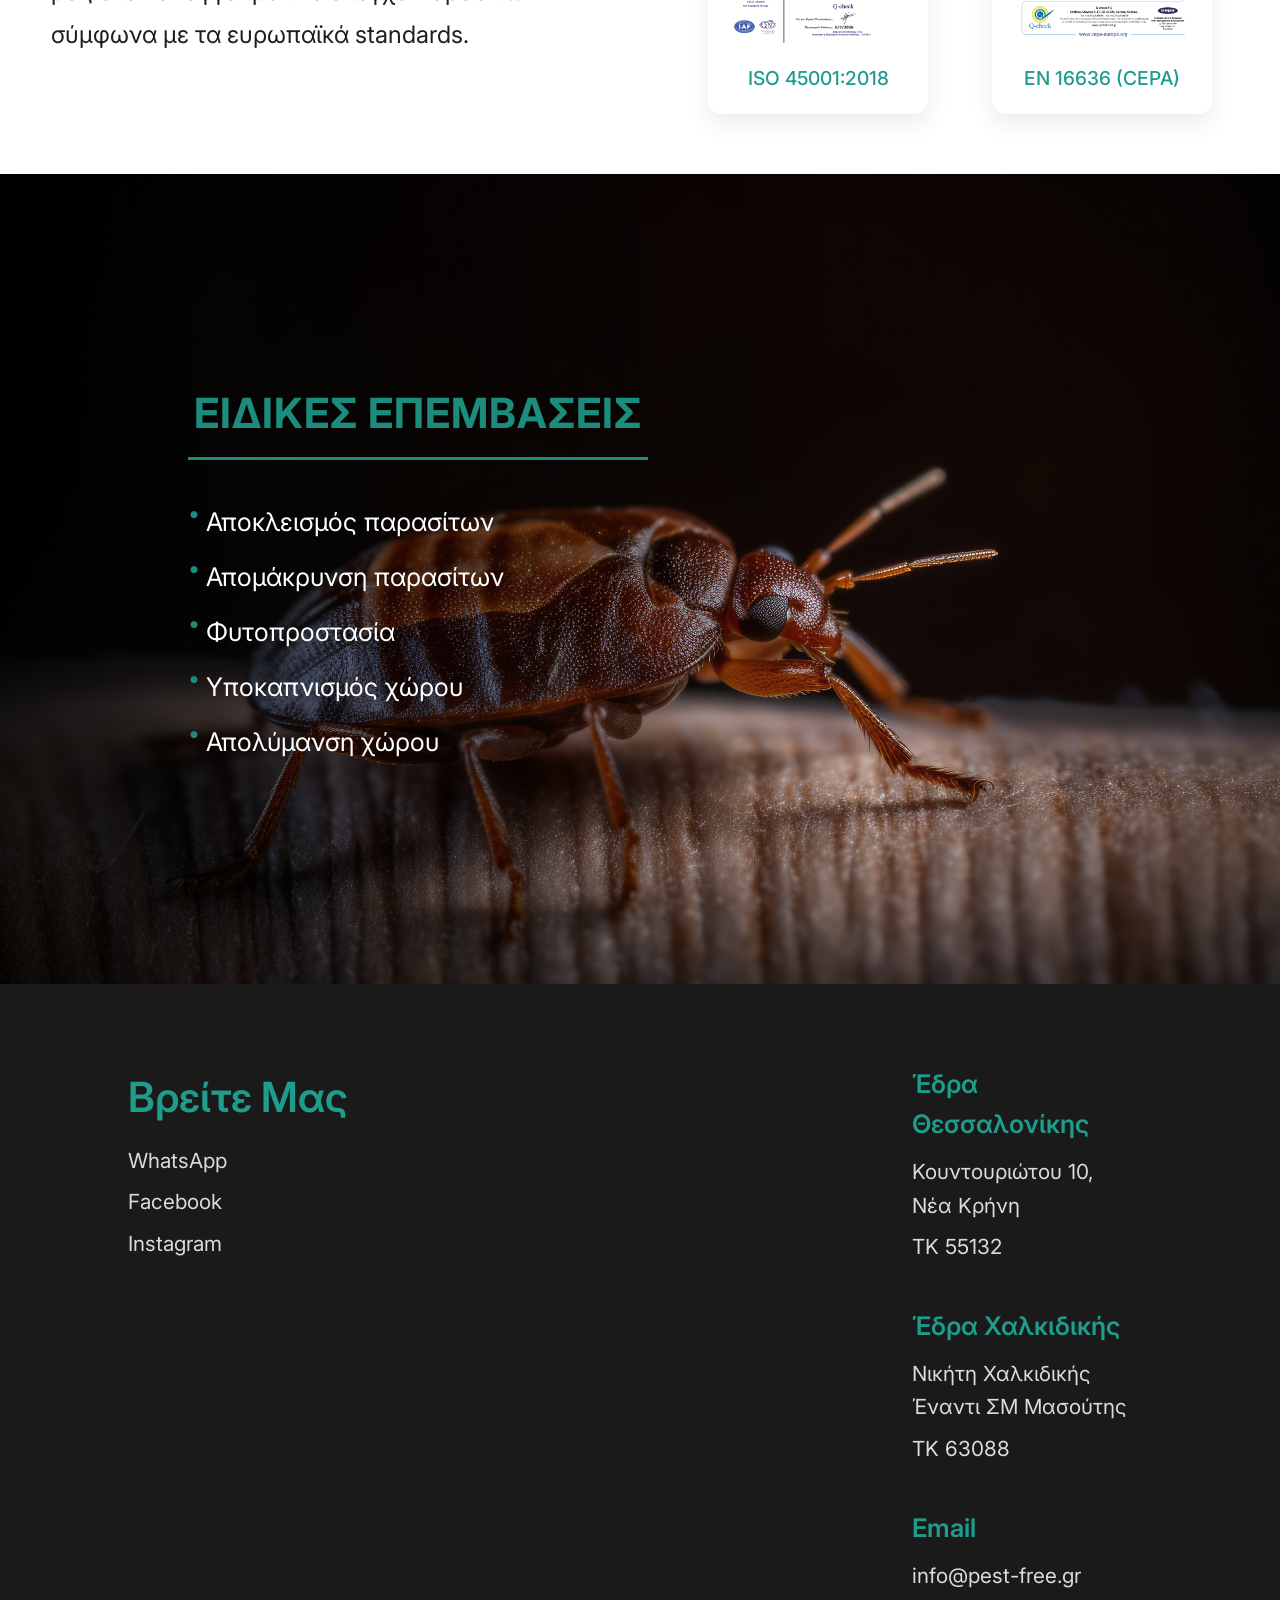
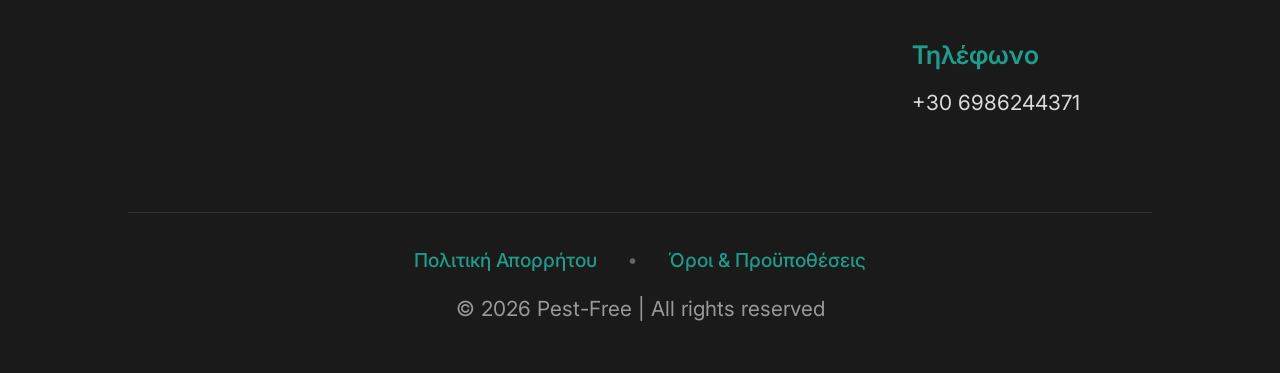
==== commit 8c52d051: "Amea" ====
--- a/index.html
+++ b/index.html
@@ -11,7 +11,7 @@
 
     <link rel="stylesheet" href="css/style.css">
     <link rel="stylesheet" href="css/mobile.css" media="(max-width: 768px)">
-
+    <link rel="stylesheet" href="css/accessibility.css">
     <link rel="icon" type="image/png" sizes="32x32" href="assets/favicons.png">
 </head>
 <body>
@@ -355,5 +355,6 @@
 </a>
 
 <script src="js/i18n.js"></script>
+<script src="js/accessibility.js"></script>
 </body>
 </html>
--- a/css/accessibility.css
+++ b/css/accessibility.css
@@ -0,0 +1,1426 @@
+/* =========================
+   PEST-FREE ACCESSIBILITY WIDGET
+   Works with GR/EN i18n site
+========================= */
+:root {
+    --pf-a11y-blue: #003b7a;
+    --pf-a11y-blue-dark: #002b5c;
+    --pf-a11y-green: #1f9c8b;
+    --pf-a11y-bg: #eef1f5;
+    --pf-a11y-card: #ffffff;
+    --pf-a11y-text: #1f1f1f;
+}
+.pf-a11y-widget,
+.pf-a11y-widget * {
+    box-sizing: border-box;
+    font-family: "Inter", system-ui, -apple-system, BlinkMacSystemFont, sans-serif;
+}
+
+.pf-a11y-float {
+    position: fixed;
+    left: 24px;
+    bottom: 24px;
+    z-index: 2147483600;
+    width: 60px;
+    height: 60px;
+    border-radius: 999px;
+    border: 3px solid #ffffff;
+    background: var(--pf-a11y-green);
+    color: #ffffff;
+    display: flex;
+    align-items: center;
+    justify-content: center;
+    cursor: pointer;
+    box-shadow: 0 12px 30px rgba(0, 0, 0, 0.28);
+    transition: transform 0.2s ease, box-shadow 0.2s ease;
+}
+
+.pf-a11y-float span {
+    font-size: 31px;
+    line-height: 1;
+}
+
+.pf-a11y-float:hover,
+.pf-a11y-float:focus-visible {
+    transform: translateY(-3px);
+    box-shadow: 0 16px 36px rgba(0, 0, 0, 0.36);
+    outline: 4px solid rgba(31, 156, 139, 0.35);
+    outline-offset: 3px;
+}
+
+.pf-a11y-float.pf-a11y-right {
+    left: auto;
+    right: 24px;
+    bottom: 96px;
+}
+
+.pf-a11y-panel {
+    position: fixed;
+    left: 18px;
+    bottom: 96px;
+    z-index: 2147483601;
+    width: min(628px, calc(100vw - 36px));
+    max-height: min(780px, calc(100vh - 120px));
+    overflow: auto;
+    background: var(--pf-a11y-bg);
+    color: var(--pf-a11y-text);
+    border-radius: 18px;
+    box-shadow: 0 24px 70px rgba(0, 0, 0, 0.38);
+    display: none;
+}
+
+.pf-a11y-panel.is-open {
+    display: block;
+}
+
+.pf-a11y-panel.pf-a11y-right {
+    left: auto;
+    right: 18px;
+    bottom: 168px;
+}
+
+.pf-a11y-header {
+    min-height: 70px;
+    padding: 0 18px 0 28px;
+    background: var(--pf-a11y-blue);
+    color: #ffffff;
+    display: flex;
+    align-items: center;
+    justify-content: space-between;
+    gap: 16px;
+}
+
+.pf-a11y-header strong {
+    font-size: 1.15rem;
+    font-weight: 700;
+}
+
+.pf-a11y-close {
+    width: 44px;
+    height: 44px;
+    border-radius: 999px;
+    border: 2px solid rgba(255, 255, 255, 0.65);
+    background: transparent;
+    color: #ffffff;
+    font-size: 34px;
+    line-height: 1;
+    cursor: pointer;
+}
+
+.pf-a11y-body {
+    padding: 14px;
+}
+
+.pf-a11y-language {
+    border-bottom: 1px solid #c8d0dc;
+    padding: 10px 4px 16px;
+    display: flex;
+    align-items: center;
+    gap: 14px;
+}
+
+.pf-a11y-language span {
+    width: 42px;
+    height: 42px;
+    border-radius: 999px;
+    background: #1155ff;
+    color: #ffffff;
+    display: inline-flex;
+    align-items: center;
+    justify-content: center;
+    font-weight: 700;
+}
+
+.pf-a11y-language strong {
+    flex: 1;
+    font-size: 1rem;
+}
+
+.pf-a11y-language em {
+    width: 56px;
+    height: 32px;
+    border-radius: 999px;
+    background: var(--pf-a11y-blue);
+    color: #ffffff;
+    display: inline-flex;
+    align-items: center;
+    justify-content: center;
+    font-style: normal;
+    font-weight: 800;
+}
+
+.pf-a11y-section {
+    padding: 14px 0;
+    border-bottom: 1px solid #c8d0dc;
+}
+
+.pf-a11y-section summary {
+    cursor: pointer;
+    font-weight: 600;
+    font-size: 1rem;
+    padding: 8px 4px;
+}
+
+.pf-a11y-profile-grid {
+    display: grid;
+    grid-template-columns: repeat(2, minmax(0, 1fr));
+    gap: 14px;
+    margin-top: 10px;
+}
+
+.pf-a11y-profile-grid button,
+.pf-a11y-tools-grid button,
+.pf-a11y-row button {
+    border: 2px solid transparent;
+    background: var(--pf-a11y-card);
+    color: var(--pf-a11y-text);
+    cursor: pointer;
+}
+
+.pf-a11y-profile-grid button {
+    min-height: 70px;
+    border-radius: 12px;
+    padding: 13px 14px;
+    text-align: left;
+    font-size: 1rem;
+    font-weight: 600;
+    display: flex;
+    align-items: center;
+    gap: 12px;
+}
+
+.pf-a11y-profile-grid button span {
+    width: 38px;
+    height: 38px;
+    border-radius: 999px;
+    background: #edf0f5;
+    color: #111111;
+    display: inline-flex;
+    align-items: center;
+    justify-content: center;
+    font-weight: 800;
+    flex: 0 0 auto;
+}
+
+.pf-a11y-profile-grid button.is-active,
+.pf-a11y-tools-grid button.is-active,
+.pf-a11y-row button.is-active {
+    border-color: var(--pf-a11y-blue);
+    box-shadow: inset 0 0 0 2px rgba(0, 59, 122, 0.15);
+}
+
+.pf-a11y-toolbar-title {
+    display: flex;
+    align-items: center;
+    gap: 12px;
+    padding: 16px 8px;
+    color: #31343b;
+}
+
+.pf-a11y-toolbar-title span {
+    font-size: 1.35rem;
+    letter-spacing: 1px;
+}
+
+.pf-a11y-tools-grid {
+    display: grid;
+    grid-template-columns: repeat(3, minmax(0, 1fr));
+    gap: 16px;
+}
+
+.pf-a11y-tools-grid button {
+    min-height: 142px;
+    border-radius: 12px;
+    padding: 16px 10px 14px;
+    display: flex;
+    flex-direction: column;
+    align-items: center;
+    justify-content: center;
+    gap: 9px;
+    text-align: center;
+}
+
+.pf-a11y-tools-grid button span {
+    font-size: 2rem;
+    line-height: 1;
+    color: #000000;
+}
+
+.pf-a11y-tools-grid button strong {
+    font-size: 1rem;
+    line-height: 1.2;
+    font-weight: 800;
+}
+
+.pf-a11y-tools-grid button small {
+    min-height: 16px;
+    color: var(--pf-a11y-blue);
+    font-size: 0.75rem;
+    font-weight: 700;
+}
+
+.pf-a11y-reset {
+    width: 100%;
+    margin-top: 16px;
+    padding: 16px 18px;
+    border: 0;
+    border-radius: 9px;
+    background: var(--pf-a11y-blue);
+    color: #ffffff;
+    font-size: 1rem;
+    font-weight: 800;
+    cursor: pointer;
+}
+
+.pf-a11y-manage p {
+    margin: 14px 4px 8px;
+    font-size: 0.95rem;
+    font-weight: 700;
+}
+
+.pf-a11y-row {
+    display: flex;
+    flex-wrap: wrap;
+    gap: 10px;
+    margin-top: 10px;
+}
+
+.pf-a11y-row button {
+    flex: 1 1 120px;
+    min-height: 46px;
+    border-radius: 8px;
+    padding: 10px 12px;
+    font-weight: 700;
+}
+
+.pf-a11y-hide-row button {
+    flex-basis: 170px;
+}
+
+/* =========================
+   ACCESSIBILITY EFFECTS
+========================= */
+html.pf-a11y-text-1 {
+    font-size: 112.5%;
+}
+
+html.pf-a11y-text-2 {
+    font-size: 125%;
+}
+
+html.pf-a11y-text-3 {
+    font-size: 140%;
+}
+
+html.pf-a11y-contrast body {
+    background: #000000 !important;
+    color: #ffffff !important;
+}
+
+html.pf-a11y-contrast body *:not(.pf-a11y-widget):not(.pf-a11y-widget *) {
+    background-color: #000000 !important;
+    color: #ffffff !important;
+    border-color: #ffffff !important;
+    box-shadow: none !important;
+    text-shadow: none !important;
+}
+
+html.pf-a11y-contrast a:not(.pf-a11y-widget a) {
+    color: #ffff00 !important;
+    text-decoration: underline !important;
+}
+
+html.pf-a11y-contrast img:not(.pf-a11y-widget img),
+html.pf-a11y-contrast video,
+html.pf-a11y-contrast svg:not(.pf-a11y-widget svg) {
+    filter: grayscale(1) contrast(1.25) !important;
+}
+
+html.pf-a11y-smart-contrast body {
+    background: #ffffff !important;
+    color: #111111 !important;
+}
+
+html.pf-a11y-smart-contrast section:not(.pf-a11y-widget),
+html.pf-a11y-smart-contrast footer:not(.pf-a11y-widget),
+html.pf-a11y-smart-contrast .services-canva,
+html.pf-a11y-smart-contrast .offers-canva-card,
+html.pf-a11y-smart-contrast .about-text,
+html.pf-a11y-smart-contrast .certificates-canva-text,
+html.pf-a11y-smart-contrast .certifications-text,
+html.pf-a11y-smart-contrast .cert-card,
+html.pf-a11y-smart-contrast .privacy-page,
+html.pf-a11y-smart-contrast .terms-page,
+html.pf-a11y-smart-contrast .offer-form {
+    background-color: #ffffff !important;
+    color: #111111 !important;
+}
+
+html.pf-a11y-smart-contrast body *:not(.pf-a11y-widget):not(.pf-a11y-widget *) {
+    text-shadow: none !important;
+}
+
+html.pf-a11y-smart-contrast a:not(.pf-a11y-widget a) {
+    color: #003b7a !important;
+    text-decoration: underline !important;
+    font-weight: 700 !important;
+}
+
+html.pf-a11y-smart-contrast .hero-text h1,
+html.pf-a11y-smart-contrast .special h2,
+html.pf-a11y-smart-contrast .special-list li,
+html.pf-a11y-smart-contrast .offers-canva-card h3,
+html.pf-a11y-smart-contrast .offers-canva-card p {
+    background: rgba(255, 255, 255, 0.88) !important;
+    color: #000000 !important;
+}
+
+html.pf-a11y-highlight-links a:not(.pf-a11y-widget a) {
+    background: #ffdf00 !important;
+    color: #000000 !important;
+    outline: 3px solid #000000 !important;
+    outline-offset: 2px !important;
+    text-decoration: underline !important;
+    font-weight: 800 !important;
+}
+
+html.pf-a11y-text-spacing body *:not(.pf-a11y-widget):not(.pf-a11y-widget *) {
+    letter-spacing: 0.08em !important;
+    word-spacing: 0.16em !important;
+}
+
+html.pf-a11y-stop-animations *,
+html.pf-a11y-stop-animations *::before,
+html.pf-a11y-stop-animations *::after {
+    animation: none !important;
+    transition: none !important;
+    scroll-behavior: auto !important;
+}
+
+html.pf-a11y-hide-images img:not(.pf-a11y-widget img),
+html.pf-a11y-hide-images picture,
+html.pf-a11y-hide-images video,
+html.pf-a11y-hide-images svg:not(.pf-a11y-widget svg) {
+    visibility: hidden !important;
+}
+
+html.pf-a11y-hide-images .hero,
+html.pf-a11y-hide-images .offers-canva,
+html.pf-a11y-hide-images .special,
+html.pf-a11y-hide-images .offer-screen,
+html.pf-a11y-hide-images [style*="background-image"]:not(.pf-a11y-widget) {
+    background-image: none !important;
+}
+
+html.pf-a11y-dyslexia-font body *:not(.pf-a11y-widget):not(.pf-a11y-widget *) {
+    font-family: "Trebuchet MS", Verdana, Arial, sans-serif !important;
+}
+
+html.pf-a11y-readable-font body *:not(.pf-a11y-widget):not(.pf-a11y-widget *) {
+    font-family: Arial, Verdana, sans-serif !important;
+    font-weight: 500 !important;
+}
+
+html.pf-a11y-big-cursor,
+html.pf-a11y-big-cursor body,
+html.pf-a11y-big-cursor body *:not(.pf-a11y-widget):not(.pf-a11y-widget *) {
+    cursor: url("data:image/svg+xml,%3Csvg xmlns='http://www.w3.org/2000/svg' width='48' height='48' viewBox='0 0 48 48'%3E%3Cpath d='M6 3 L38 28 L24 31 L31 45 L22 48 L15 34 L6 43 Z' fill='white' stroke='black' stroke-width='3'/%3E%3C/svg%3E") 4 4, auto !important;
+}
+
+html.pf-a11y-line-height body *:not(.pf-a11y-widget):not(.pf-a11y-widget *) {
+    line-height: 1.9 !important;
+}
+
+html.pf-a11y-align-left body *:not(.pf-a11y-widget):not(.pf-a11y-widget *) {
+    text-align: left !important;
+}
+
+html.pf-a11y-saturation-low body > *:not(.pf-a11y-widget) {
+    filter: saturate(35%) !important;
+}
+
+html.pf-a11y-saturation-high body > *:not(.pf-a11y-widget) {
+    filter: saturate(185%) !important;
+}
+
+body :focus-visible:not(.pf-a11y-widget):not(.pf-a11y-widget *) {
+    outline: 4px solid #ffbf00 !important;
+    outline-offset: 3px !important;
+}
+
+/* Reading guide/mask */
+.pf-a11y-reading-guide,
+.pf-a11y-reading-mask {
+    pointer-events: none;
+    position: fixed;
+    z-index: 2147483590;
+    display: none;
+}
+
+.pf-a11y-reading-guide {
+    left: 0;
+    width: 100vw;
+    height: 5px;
+    background: #003b7a;
+    box-shadow: 0 0 0 2px #ffffff, 0 6px 14px rgba(0, 0, 0, 0.35);
+}
+
+.pf-a11y-reading-mask {
+    inset: 0;
+    --pf-mask-y: 50vh;
+    background: linear-gradient(
+        to bottom,
+        rgba(0, 0, 0, 0.62) 0,
+        rgba(0, 0, 0, 0.62) calc(var(--pf-mask-y) - 56px),
+        rgba(0, 0, 0, 0) calc(var(--pf-mask-y) - 56px),
+        rgba(0, 0, 0, 0) calc(var(--pf-mask-y) + 56px),
+        rgba(0, 0, 0, 0.62) calc(var(--pf-mask-y) + 56px),
+        rgba(0, 0, 0, 0.62) 100%
+    );
+}
+
+html.pf-a11y-reading-guide-on .pf-a11y-reading-guide,
+html.pf-a11y-reading-mask-on .pf-a11y-reading-mask {
+    display: block;
+}
+
+/* Tooltips */
+.pf-a11y-tooltip {
+    position: fixed;
+    z-index: 2147483595;
+    display: none;
+    max-width: min(360px, calc(100vw - 24px));
+    background: #111111;
+    color: #ffffff;
+    padding: 10px 12px;
+    border-radius: 8px;
+    font-size: 0.95rem;
+    line-height: 1.35;
+    box-shadow: 0 12px 26px rgba(0, 0, 0, 0.35);
+}
+
+html.pf-a11y-tooltips .pf-a11y-tooltip.is-visible {
+    display: block;
+}
+
+/* Page structure modal */
+.pf-a11y-structure-modal {
+    position: fixed;
+    inset: 0;
+    z-index: 2147483602;
+    background: rgba(0, 0, 0, 0.55);
+    display: flex;
+    align-items: center;
+    justify-content: center;
+    padding: 18px;
+}
+
+.pf-a11y-structure-dialog {
+    width: min(620px, 100%);
+    max-height: min(720px, 90vh);
+    overflow: auto;
+    background: #ffffff;
+    color: #1f1f1f;
+    border-radius: 16px;
+    box-shadow: 0 24px 70px rgba(0, 0, 0, 0.45);
+}
+
+.pf-a11y-structure-head {
+    padding: 16px 18px;
+    background: var(--pf-a11y-blue);
+    color: #ffffff;
+    display: flex;
+    align-items: center;
+    justify-content: space-between;
+}
+
+.pf-a11y-structure-head button {
+    width: 38px;
+    height: 38px;
+    border: 2px solid rgba(255, 255, 255, 0.7);
+    border-radius: 999px;
+    background: transparent;
+    color: #ffffff;
+    font-size: 28px;
+    line-height: 1;
+    cursor: pointer;
+}
+
+.pf-a11y-structure-list {
+    padding: 14px;
+}
+
+.pf-a11y-structure-list button {
+    width: 100%;
+    margin-bottom: 8px;
+    padding: 12px;
+    border-radius: 8px;
+    border: 1px solid #d8dbe2;
+    background: #ffffff;
+    color: #111111;
+    text-align: left;
+    cursor: pointer;
+    font-weight: 600;
+}
+
+.pf-a11y-structure-list button span {
+    display: inline-block;
+    min-width: 42px;
+    margin-right: 8px;
+    color: var(--pf-a11y-blue);
+    font-weight: 800;
+}
+
+@media (max-width: 768px) {
+    .pf-a11y-panel,
+    .pf-a11y-panel.pf-a11y-right {
+        left: 8px;
+        right: 8px;
+        bottom: 92px;
+        width: auto;
+        max-height: calc(100vh - 112px);
+    }
+
+    .pf-a11y-tools-grid {
+        grid-template-columns: repeat(2, minmax(0, 1fr));
+        gap: 12px;
+    }
+
+    .pf-a11y-tools-grid button {
+        min-height: 124px;
+    }
+
+    .pf-a11y-profile-grid {
+        grid-template-columns: 1fr;
+    }
+
+    .pf-a11y-float {
+        left: 16px;
+        bottom: 18px;
+    }
+
+    .pf-a11y-float.pf-a11y-right {
+        right: 16px;
+        bottom: 158px;
+    }
+
+    /* =========================
+   A11Y MULTI-LEVEL CONTROLS UPDATE
+    ========================= */
+
+    /* XL widget toggle */
+    .pf-a11y-toolbar-title {
+        width: 100%;
+        border: 2px solid transparent;
+        border-radius: 12px;
+        background: transparent;
+        cursor: pointer;
+        justify-content: flex-start;
+    }
+
+    .pf-a11y-toolbar-title small {
+        margin-left: auto;
+        color: var(--pf-a11y-blue);
+        font-size: 0.8rem;
+        font-weight: 800;
+    }
+
+    .pf-a11y-toolbar-title.is-active {
+        background: #ffffff;
+        border-color: var(--pf-a11y-blue);
+        box-shadow: inset 0 0 0 2px rgba(0, 59, 122, 0.15);
+    }
+
+    .pf-a11y-panel.pf-a11y-xl {
+        width: min(820px, calc(100vw - 36px));
+    }
+
+    .pf-a11y-panel.pf-a11y-xl .pf-a11y-header {
+        min-height: 88px;
+    }
+
+    .pf-a11y-panel.pf-a11y-xl .pf-a11y-header strong {
+        font-size: 1.45rem;
+    }
+
+    .pf-a11y-panel.pf-a11y-xl .pf-a11y-body {
+        padding: 20px;
+    }
+
+    .pf-a11y-panel.pf-a11y-xl .pf-a11y-profile-grid button {
+        min-height: 92px;
+        font-size: 1.2rem;
+    }
+
+    .pf-a11y-panel.pf-a11y-xl .pf-a11y-tools-grid button {
+        min-height: 180px;
+    }
+
+    .pf-a11y-panel.pf-a11y-xl .pf-a11y-tools-grid button span {
+        font-size: 2.7rem;
+    }
+
+    .pf-a11y-panel.pf-a11y-xl .pf-a11y-tools-grid button strong {
+        font-size: 1.22rem;
+    }
+
+    .pf-a11y-panel.pf-a11y-xl .pf-a11y-row button,
+    .pf-a11y-panel.pf-a11y-xl .pf-a11y-reset {
+        min-height: 60px;
+        font-size: 1.15rem;
+    }
+
+    /* Contrast modes */
+    html.pf-a11y-invert-colors body > *:not(.pf-a11y-widget) {
+        filter: invert(1) hue-rotate(180deg) !important;
+    }
+
+    html.pf-a11y-dark-contrast body {
+        background: #000000 !important;
+        color: #ffffff !important;
+    }
+
+    html.pf-a11y-dark-contrast body *:not(.pf-a11y-widget):not(.pf-a11y-widget *) {
+        background-color: #000000 !important;
+        color: #ffffff !important;
+        border-color: #ffffff !important;
+        box-shadow: none !important;
+        text-shadow: none !important;
+    }
+
+    html.pf-a11y-dark-contrast a:not(.pf-a11y-widget a) {
+        color: #ffff00 !important;
+        text-decoration: underline !important;
+    }
+
+    html.pf-a11y-light-contrast body {
+        background: #ffffff !important;
+        color: #000000 !important;
+    }
+
+    html.pf-a11y-light-contrast body *:not(.pf-a11y-widget):not(.pf-a11y-widget *) {
+        background-color: #ffffff !important;
+        color: #000000 !important;
+        border-color: #000000 !important;
+        box-shadow: none !important;
+        text-shadow: none !important;
+    }
+
+    html.pf-a11y-light-contrast a:not(.pf-a11y-widget a) {
+        color: #003b7a !important;
+        text-decoration: underline !important;
+        font-weight: 800 !important;
+    }
+
+    /* Text spacing levels */
+    html.pf-a11y-text-spacing-1 body *:not(.pf-a11y-widget):not(.pf-a11y-widget *) {
+        letter-spacing: 0.04em !important;
+        word-spacing: 0.08em !important;
+    }
+
+    html.pf-a11y-text-spacing-2 body *:not(.pf-a11y-widget):not(.pf-a11y-widget *) {
+        letter-spacing: 0.08em !important;
+        word-spacing: 0.16em !important;
+    }
+
+    html.pf-a11y-text-spacing-3 body *:not(.pf-a11y-widget):not(.pf-a11y-widget *) {
+        letter-spacing: 0.12em !important;
+        word-spacing: 0.24em !important;
+    }
+
+    /* Line height levels */
+    html.pf-a11y-line-height-1 body *:not(.pf-a11y-widget):not(.pf-a11y-widget *) {
+        line-height: 1.5 !important;
+    }
+
+    html.pf-a11y-line-height-2 body *:not(.pf-a11y-widget):not(.pf-a11y-widget *) {
+        line-height: 1.75 !important;
+    }
+
+    html.pf-a11y-line-height-3 body *:not(.pf-a11y-widget):not(.pf-a11y-widget *) {
+        line-height: 2 !important;
+    }
+
+    /* Text alignment modes */
+    html.pf-a11y-align-left body *:not(.pf-a11y-widget):not(.pf-a11y-widget *) {
+        text-align: left !important;
+    }
+
+    html.pf-a11y-align-right body *:not(.pf-a11y-widget):not(.pf-a11y-widget *) {
+        text-align: right !important;
+    }
+
+    html.pf-a11y-align-center body *:not(.pf-a11y-widget):not(.pf-a11y-widget *) {
+        text-align: center !important;
+    }
+
+    html.pf-a11y-align-justify body *:not(.pf-a11y-widget):not(.pf-a11y-widget *) {
+        text-align: justify !important;
+    }
+
+    /* Saturation modes */
+    html.pf-a11y-saturation-low body > *:not(.pf-a11y-widget) {
+        filter: saturate(35%) !important;
+    }
+
+    html.pf-a11y-saturation-high body > *:not(.pf-a11y-widget) {
+        filter: saturate(185%) !important;
+    }
+
+    html.pf-a11y-saturation-desaturated body > *:not(.pf-a11y-widget) {
+        filter: grayscale(1) !important;
+    }
+
+    @media (max-width: 768px) {
+        .pf-a11y-panel.pf-a11y-xl,
+        .pf-a11y-panel.pf-a11y-xl.pf-a11y-right {
+            width: auto;
+            left: 8px;
+            right: 8px;
+        }
+
+        .pf-a11y-panel.pf-a11y-xl .pf-a11y-tools-grid button {
+            min-height: 150px;
+        }
+    }
+
+    /* =========================
+    A11Y BUGFIX - STRONG EFFECT SELECTORS
+    Put this at the very end of accessibility.css
+    ========================= */
+
+    /* Safer target: everything except the accessibility widget */
+    html.pf-a11y-invert-colors body > :not(.pf-a11y-widget) {
+        filter: invert(1) hue-rotate(180deg) !important;
+    }
+
+    html.pf-a11y-dark-contrast body {
+        background: #000000 !important;
+        color: #ffffff !important;
+    }
+
+    html.pf-a11y-dark-contrast body > :not(.pf-a11y-widget),
+    html.pf-a11y-dark-contrast body > :not(.pf-a11y-widget) * {
+        background-color: #000000 !important;
+        color: #ffffff !important;
+        border-color: #ffffff !important;
+        box-shadow: none !important;
+        text-shadow: none !important;
+    }
+
+    html.pf-a11y-dark-contrast body > :not(.pf-a11y-widget) a {
+        color: #ffff00 !important;
+        text-decoration: underline !important;
+        font-weight: 800 !important;
+    }
+
+    html.pf-a11y-light-contrast body {
+        background: #ffffff !important;
+        color: #000000 !important;
+    }
+
+    html.pf-a11y-light-contrast body > :not(.pf-a11y-widget),
+    html.pf-a11y-light-contrast body > :not(.pf-a11y-widget) * {
+        background-color: #ffffff !important;
+        color: #000000 !important;
+        border-color: #000000 !important;
+        box-shadow: none !important;
+        text-shadow: none !important;
+    }
+
+    html.pf-a11y-light-contrast body > :not(.pf-a11y-widget) a {
+        color: #003b7a !important;
+        text-decoration: underline !important;
+        font-weight: 800 !important;
+    }
+
+    /* Text spacing levels */
+    html.pf-a11y-text-spacing-1 body > :not(.pf-a11y-widget),
+    html.pf-a11y-text-spacing-1 body > :not(.pf-a11y-widget) * {
+        letter-spacing: 0.04em !important;
+        word-spacing: 0.08em !important;
+    }
+
+    html.pf-a11y-text-spacing-2 body > :not(.pf-a11y-widget),
+    html.pf-a11y-text-spacing-2 body > :not(.pf-a11y-widget) * {
+        letter-spacing: 0.08em !important;
+        word-spacing: 0.16em !important;
+    }
+
+    html.pf-a11y-text-spacing-3 body > :not(.pf-a11y-widget),
+    html.pf-a11y-text-spacing-3 body > :not(.pf-a11y-widget) * {
+        letter-spacing: 0.12em !important;
+        word-spacing: 0.24em !important;
+    }
+
+    /* Line height levels */
+    html.pf-a11y-line-height-1 body > :not(.pf-a11y-widget),
+    html.pf-a11y-line-height-1 body > :not(.pf-a11y-widget) * {
+        line-height: 1.5 !important;
+    }
+
+    html.pf-a11y-line-height-2 body > :not(.pf-a11y-widget),
+    html.pf-a11y-line-height-2 body > :not(.pf-a11y-widget) * {
+        line-height: 1.75 !important;
+    }
+
+    html.pf-a11y-line-height-3 body > :not(.pf-a11y-widget),
+    html.pf-a11y-line-height-3 body > :not(.pf-a11y-widget) * {
+        line-height: 2 !important;
+    }
+
+    /* Text alignment modes */
+    html.pf-a11y-align-left body > :not(.pf-a11y-widget),
+    html.pf-a11y-align-left body > :not(.pf-a11y-widget) * {
+        text-align: left !important;
+    }
+
+    html.pf-a11y-align-right body > :not(.pf-a11y-widget),
+    html.pf-a11y-align-right body > :not(.pf-a11y-widget) * {
+        text-align: right !important;
+    }
+
+    html.pf-a11y-align-center body > :not(.pf-a11y-widget),
+    html.pf-a11y-align-center body > :not(.pf-a11y-widget) * {
+        text-align: center !important;
+    }
+
+    html.pf-a11y-align-justify body > :not(.pf-a11y-widget),
+    html.pf-a11y-align-justify body > :not(.pf-a11y-widget) * {
+        text-align: justify !important;
+    }
+
+    /* Saturation modes */
+    html.pf-a11y-saturation-low body > :not(.pf-a11y-widget) {
+        filter: saturate(35%) !important;
+    }
+
+    html.pf-a11y-saturation-high body > :not(.pf-a11y-widget) {
+        filter: saturate(185%) !important;
+    }
+
+    html.pf-a11y-saturation-desaturated body > :not(.pf-a11y-widget) {
+        filter: grayscale(1) saturate(0%) !important;
+    }
+
+    /* XL widget - root class support */
+    html.pf-a11y-xl-widget .pf-a11y-panel,
+    .pf-a11y-panel.pf-a11y-xl {
+        width: min(880px, calc(100vw - 36px)) !important;
+    }
+
+    html.pf-a11y-xl-widget .pf-a11y-panel .pf-a11y-header,
+    .pf-a11y-panel.pf-a11y-xl .pf-a11y-header {
+        min-height: 92px !important;
+    }
+
+    html.pf-a11y-xl-widget .pf-a11y-panel .pf-a11y-header strong,
+    .pf-a11y-panel.pf-a11y-xl .pf-a11y-header strong {
+        font-size: 1.5rem !important;
+    }
+
+    html.pf-a11y-xl-widget .pf-a11y-panel .pf-a11y-body,
+    .pf-a11y-panel.pf-a11y-xl .pf-a11y-body {
+        padding: 22px !important;
+    }
+
+    html.pf-a11y-xl-widget .pf-a11y-panel .pf-a11y-profile-grid button,
+    .pf-a11y-panel.pf-a11y-xl .pf-a11y-profile-grid button {
+        min-height: 96px !important;
+        font-size: 1.25rem !important;
+    }
+
+    html.pf-a11y-xl-widget .pf-a11y-panel .pf-a11y-tools-grid button,
+    .pf-a11y-panel.pf-a11y-xl .pf-a11y-tools-grid button {
+        min-height: 188px !important;
+    }
+
+    html.pf-a11y-xl-widget .pf-a11y-panel .pf-a11y-tools-grid button span,
+    .pf-a11y-panel.pf-a11y-xl .pf-a11y-tools-grid button span {
+        font-size: 2.9rem !important;
+    }
+
+    html.pf-a11y-xl-widget .pf-a11y-panel .pf-a11y-tools-grid button strong,
+    .pf-a11y-panel.pf-a11y-xl .pf-a11y-tools-grid button strong {
+        font-size: 1.28rem !important;
+    }
+
+    html.pf-a11y-xl-widget .pf-a11y-panel .pf-a11y-tools-grid button small,
+    .pf-a11y-panel.pf-a11y-xl .pf-a11y-tools-grid button small {
+        font-size: 0.95rem !important;
+    }
+
+    html.pf-a11y-xl-widget .pf-a11y-panel .pf-a11y-row button,
+    html.pf-a11y-xl-widget .pf-a11y-panel .pf-a11y-reset,
+    .pf-a11y-panel.pf-a11y-xl .pf-a11y-row button,
+    .pf-a11y-panel.pf-a11y-xl .pf-a11y-reset {
+        min-height: 62px !important;
+        font-size: 1.18rem !important;
+    }
+
+    @media (max-width: 768px) {
+        html.pf-a11y-xl-widget .pf-a11y-panel,
+        .pf-a11y-panel.pf-a11y-xl {
+            left: 8px !important;
+            right: 8px !important;
+            width: auto !important;
+        }
+
+        html.pf-a11y-xl-widget .pf-a11y-panel .pf-a11y-tools-grid button,
+        .pf-a11y-panel.pf-a11y-xl .pf-a11y-tools-grid button {
+            min-height: 154px !important;
+        }
+    }
+}
+
+
+/* =========================================================
+   A11Y FINAL FIXES — DESKTOP + MOBILE
+   Place at the very end of accessibility.css
+   Fixes:
+   - XL widget/menu = 100% larger
+   - contrast modes
+   - text spacing levels
+   - line-height levels
+   - text alignment levels
+   - fully desaturated mode
+========================================================= */
+
+/* Keep filter modes composable */
+:root {
+    --pf-a11y-filter-contrast: ;
+    --pf-a11y-filter-saturation: ;
+}
+
+/* Make the XL toggle look/behave like the other controls on all screens */
+.pf-a11y-toolbar-title {
+    width: 100%;
+    border: 2px solid transparent;
+    border-radius: 12px;
+    background: transparent;
+    cursor: pointer;
+    justify-content: flex-start;
+}
+
+.pf-a11y-toolbar-title small {
+    margin-left: auto;
+    color: var(--pf-a11y-blue);
+    font-size: 0.8rem;
+    font-weight: 800;
+}
+
+.pf-a11y-toolbar-title.is-active {
+    background: #ffffff;
+    border-color: var(--pf-a11y-blue);
+    box-shadow: inset 0 0 0 2px rgba(0, 59, 122, 0.15);
+}
+
+/* =========================
+   1. XL WIDGET — +100%
+========================= */
+html.pf-a11y-xl-widget .pf-a11y-float {
+    width: 120px !important;
+    height: 120px !important;
+    border-width: 6px !important;
+}
+
+html.pf-a11y-xl-widget .pf-a11y-float span {
+    font-size: 62px !important;
+}
+
+html.pf-a11y-xl-widget .pf-a11y-panel,
+.pf-a11y-panel.pf-a11y-xl {
+    width: min(1256px, calc(100vw - 36px)) !important;
+    max-height: min(92vh, calc(100vh - 40px)) !important;
+    border-radius: 28px !important;
+}
+
+html.pf-a11y-xl-widget .pf-a11y-panel:not(.pf-a11y-right),
+.pf-a11y-panel.pf-a11y-xl:not(.pf-a11y-right) {
+    left: 18px !important;
+    right: auto !important;
+    bottom: 156px !important;
+}
+
+html.pf-a11y-xl-widget .pf-a11y-panel.pf-a11y-right,
+.pf-a11y-panel.pf-a11y-xl.pf-a11y-right {
+    right: 18px !important;
+    left: auto !important;
+    bottom: 228px !important;
+}
+
+html.pf-a11y-xl-widget .pf-a11y-header,
+.pf-a11y-panel.pf-a11y-xl .pf-a11y-header {
+    min-height: 140px !important;
+    padding: 0 36px 0 56px !important;
+}
+
+html.pf-a11y-xl-widget .pf-a11y-header strong,
+.pf-a11y-panel.pf-a11y-xl .pf-a11y-header strong {
+    font-size: 2.3rem !important;
+}
+
+html.pf-a11y-xl-widget .pf-a11y-close,
+.pf-a11y-panel.pf-a11y-xl .pf-a11y-close {
+    width: 88px !important;
+    height: 88px !important;
+    font-size: 68px !important;
+    border-width: 4px !important;
+}
+
+html.pf-a11y-xl-widget .pf-a11y-body,
+.pf-a11y-panel.pf-a11y-xl .pf-a11y-body {
+    padding: 28px !important;
+}
+
+html.pf-a11y-xl-widget .pf-a11y-language,
+.pf-a11y-panel.pf-a11y-xl .pf-a11y-language {
+    gap: 28px !important;
+    padding: 20px 8px 32px !important;
+}
+
+html.pf-a11y-xl-widget .pf-a11y-language span,
+.pf-a11y-panel.pf-a11y-xl .pf-a11y-language span {
+    width: 84px !important;
+    height: 84px !important;
+    font-size: 2rem !important;
+}
+
+html.pf-a11y-xl-widget .pf-a11y-language strong,
+.pf-a11y-panel.pf-a11y-xl .pf-a11y-language strong {
+    font-size: 2rem !important;
+}
+
+html.pf-a11y-xl-widget .pf-a11y-language em,
+.pf-a11y-panel.pf-a11y-xl .pf-a11y-language em {
+    width: 112px !important;
+    height: 64px !important;
+    font-size: 2rem !important;
+}
+
+html.pf-a11y-xl-widget .pf-a11y-section,
+.pf-a11y-panel.pf-a11y-xl .pf-a11y-section {
+    padding: 28px 0 !important;
+}
+
+html.pf-a11y-xl-widget .pf-a11y-section summary,
+.pf-a11y-panel.pf-a11y-xl .pf-a11y-section summary {
+    font-size: 2rem !important;
+    padding: 16px 8px !important;
+}
+
+html.pf-a11y-xl-widget .pf-a11y-profile-grid,
+.pf-a11y-panel.pf-a11y-xl .pf-a11y-profile-grid {
+    gap: 28px !important;
+    margin-top: 20px !important;
+}
+
+html.pf-a11y-xl-widget .pf-a11y-profile-grid button,
+.pf-a11y-panel.pf-a11y-xl .pf-a11y-profile-grid button {
+    min-height: 140px !important;
+    border-radius: 24px !important;
+    padding: 26px 28px !important;
+    font-size: 2rem !important;
+    gap: 24px !important;
+}
+
+html.pf-a11y-xl-widget .pf-a11y-profile-grid button span,
+.pf-a11y-panel.pf-a11y-xl .pf-a11y-profile-grid button span {
+    width: 76px !important;
+    height: 76px !important;
+    font-size: 2rem !important;
+}
+
+html.pf-a11y-xl-widget .pf-a11y-toolbar-title,
+.pf-a11y-panel.pf-a11y-xl .pf-a11y-toolbar-title {
+    padding: 32px 16px !important;
+    gap: 24px !important;
+    border-radius: 24px !important;
+}
+
+html.pf-a11y-xl-widget .pf-a11y-toolbar-title span,
+.pf-a11y-panel.pf-a11y-xl .pf-a11y-toolbar-title span {
+    font-size: 2.7rem !important;
+}
+
+html.pf-a11y-xl-widget .pf-a11y-toolbar-title strong,
+.pf-a11y-panel.pf-a11y-xl .pf-a11y-toolbar-title strong {
+    font-size: 2rem !important;
+}
+
+html.pf-a11y-xl-widget .pf-a11y-toolbar-title small,
+.pf-a11y-panel.pf-a11y-xl .pf-a11y-toolbar-title small {
+    font-size: 1.5rem !important;
+}
+
+html.pf-a11y-xl-widget .pf-a11y-tools-grid,
+.pf-a11y-panel.pf-a11y-xl .pf-a11y-tools-grid {
+    gap: 32px !important;
+}
+
+html.pf-a11y-xl-widget .pf-a11y-tools-grid button,
+.pf-a11y-panel.pf-a11y-xl .pf-a11y-tools-grid button {
+    min-height: 284px !important;
+    border-radius: 24px !important;
+    padding: 32px 20px 28px !important;
+    gap: 18px !important;
+}
+
+html.pf-a11y-xl-widget .pf-a11y-tools-grid button span,
+.pf-a11y-panel.pf-a11y-xl .pf-a11y-tools-grid button span {
+    font-size: 4rem !important;
+}
+
+html.pf-a11y-xl-widget .pf-a11y-tools-grid button strong,
+.pf-a11y-panel.pf-a11y-xl .pf-a11y-tools-grid button strong {
+    font-size: 2rem !important;
+}
+
+html.pf-a11y-xl-widget .pf-a11y-tools-grid button small,
+.pf-a11y-panel.pf-a11y-xl .pf-a11y-tools-grid button small {
+    min-height: 32px !important;
+    font-size: 1.5rem !important;
+}
+
+html.pf-a11y-xl-widget .pf-a11y-reset,
+.pf-a11y-panel.pf-a11y-xl .pf-a11y-reset {
+    margin-top: 32px !important;
+    padding: 32px 36px !important;
+    border-radius: 18px !important;
+    font-size: 2rem !important;
+}
+
+html.pf-a11y-xl-widget .pf-a11y-manage p,
+.pf-a11y-panel.pf-a11y-xl .pf-a11y-manage p {
+    margin: 28px 8px 16px !important;
+    font-size: 1.9rem !important;
+}
+
+html.pf-a11y-xl-widget .pf-a11y-row,
+.pf-a11y-panel.pf-a11y-xl .pf-a11y-row {
+    gap: 20px !important;
+    margin-top: 20px !important;
+}
+
+html.pf-a11y-xl-widget .pf-a11y-row button,
+.pf-a11y-panel.pf-a11y-xl .pf-a11y-row button {
+    min-height: 92px !important;
+    border-radius: 16px !important;
+    padding: 20px 24px !important;
+    font-size: 2rem !important;
+}
+
+/* XL for helper widgets too */
+html.pf-a11y-xl-widget .pf-a11y-tooltip {
+    max-width: min(720px, calc(100vw - 24px)) !important;
+    padding: 20px 24px !important;
+    border-radius: 16px !important;
+    font-size: 1.9rem !important;
+}
+
+html.pf-a11y-xl-widget .pf-a11y-reading-guide {
+    height: 10px !important;
+}
+
+/* =========================
+   2. CONTRAST MODES
+========================= */
+
+/* Invert colors */
+html.pf-a11y-invert-colors {
+    --pf-a11y-filter-contrast: invert(1) hue-rotate(180deg);
+}
+
+/* Dark contrast */
+html.pf-a11y-dark-contrast body {
+    background: #000000 !important;
+    color: #ffffff !important;
+}
+
+html.pf-a11y-dark-contrast body > :not(.pf-a11y-widget),
+html.pf-a11y-dark-contrast body > :not(.pf-a11y-widget) *,
+html.pf-a11y-dark-contrast body > :not(.pf-a11y-widget)::before,
+html.pf-a11y-dark-contrast body > :not(.pf-a11y-widget)::after,
+html.pf-a11y-dark-contrast body > :not(.pf-a11y-widget) *::before,
+html.pf-a11y-dark-contrast body > :not(.pf-a11y-widget) *::after {
+    background-color: #000000 !important;
+    background-image: none !important;
+    color: #ffffff !important;
+    border-color: #ffffff !important;
+    box-shadow: none !important;
+    text-shadow: none !important;
+}
+
+html.pf-a11y-dark-contrast body > :not(.pf-a11y-widget) a {
+    color: #ffff00 !important;
+    text-decoration: underline !important;
+    font-weight: 800 !important;
+}
+
+html.pf-a11y-dark-contrast body > :not(.pf-a11y-widget) input,
+html.pf-a11y-dark-contrast body > :not(.pf-a11y-widget) textarea,
+html.pf-a11y-dark-contrast body > :not(.pf-a11y-widget) select,
+html.pf-a11y-dark-contrast body > :not(.pf-a11y-widget) button {
+    background: #000000 !important;
+    color: #ffffff !important;
+    border: 2px solid #ffffff !important;
+}
+
+html.pf-a11y-dark-contrast body > :not(.pf-a11y-widget) img,
+html.pf-a11y-dark-contrast body > :not(.pf-a11y-widget) video,
+html.pf-a11y-dark-contrast body > :not(.pf-a11y-widget) svg {
+    filter: grayscale(1) contrast(1.35) !important;
+}
+
+/* Light contrast */
+html.pf-a11y-light-contrast body {
+    background: #ffffff !important;
+    color: #000000 !important;
+}
+
+html.pf-a11y-light-contrast body > :not(.pf-a11y-widget),
+html.pf-a11y-light-contrast body > :not(.pf-a11y-widget) *,
+html.pf-a11y-light-contrast body > :not(.pf-a11y-widget)::before,
+html.pf-a11y-light-contrast body > :not(.pf-a11y-widget)::after,
+html.pf-a11y-light-contrast body > :not(.pf-a11y-widget) *::before,
+html.pf-a11y-light-contrast body > :not(.pf-a11y-widget) *::after {
+    background-color: #ffffff !important;
+    background-image: none !important;
+    color: #000000 !important;
+    border-color: #000000 !important;
+    box-shadow: none !important;
+    text-shadow: none !important;
+}
+
+html.pf-a11y-light-contrast body > :not(.pf-a11y-widget) a {
+    color: #003b7a !important;
+    text-decoration: underline !important;
+    font-weight: 800 !important;
+}
+
+html.pf-a11y-light-contrast body > :not(.pf-a11y-widget) input,
+html.pf-a11y-light-contrast body > :not(.pf-a11y-widget) textarea,
+html.pf-a11y-light-contrast body > :not(.pf-a11y-widget) select,
+html.pf-a11y-light-contrast body > :not(.pf-a11y-widget) button {
+    background: #ffffff !important;
+    color: #000000 !important;
+    border: 2px solid #000000 !important;
+}
+
+/* Apply invert/saturation filters without affecting the accessibility menu */
+html.pf-a11y-invert-colors body > :not(.pf-a11y-widget),
+html.pf-a11y-saturation-low body > :not(.pf-a11y-widget),
+html.pf-a11y-saturation-high body > :not(.pf-a11y-widget),
+html.pf-a11y-saturation-desaturated body > :not(.pf-a11y-widget) {
+    filter: var(--pf-a11y-filter-contrast) var(--pf-a11y-filter-saturation) !important;
+}
+
+/* =========================
+   3. TEXT SPACING LEVELS
+========================= */
+html.pf-a11y-text-spacing-1 body > :not(.pf-a11y-widget),
+html.pf-a11y-text-spacing-1 body > :not(.pf-a11y-widget) * {
+    letter-spacing: 0.04em !important;
+    word-spacing: 0.08em !important;
+}
+
+html.pf-a11y-text-spacing-2 body > :not(.pf-a11y-widget),
+html.pf-a11y-text-spacing-2 body > :not(.pf-a11y-widget) * {
+    letter-spacing: 0.08em !important;
+    word-spacing: 0.16em !important;
+}
+
+html.pf-a11y-text-spacing-3 body > :not(.pf-a11y-widget),
+html.pf-a11y-text-spacing-3 body > :not(.pf-a11y-widget) * {
+    letter-spacing: 0.12em !important;
+    word-spacing: 0.24em !important;
+}
+
+/* =========================
+   4. LINE HEIGHT LEVELS
+========================= */
+html.pf-a11y-line-height-1 body > :not(.pf-a11y-widget),
+html.pf-a11y-line-height-1 body > :not(.pf-a11y-widget) * {
+    line-height: 1.5 !important;
+}
+
+html.pf-a11y-line-height-2 body > :not(.pf-a11y-widget),
+html.pf-a11y-line-height-2 body > :not(.pf-a11y-widget) * {
+    line-height: 1.75 !important;
+}
+
+html.pf-a11y-line-height-3 body > :not(.pf-a11y-widget),
+html.pf-a11y-line-height-3 body > :not(.pf-a11y-widget) * {
+    line-height: 2 !important;
+}
+
+/* =========================
+   5. TEXT ALIGNMENT MODES
+========================= */
+html.pf-a11y-align-left body > :not(.pf-a11y-widget),
+html.pf-a11y-align-left body > :not(.pf-a11y-widget) * {
+    text-align: left !important;
+}
+
+html.pf-a11y-align-right body > :not(.pf-a11y-widget),
+html.pf-a11y-align-right body > :not(.pf-a11y-widget) * {
+    text-align: right !important;
+}
+
+html.pf-a11y-align-center body > :not(.pf-a11y-widget),
+html.pf-a11y-align-center body > :not(.pf-a11y-widget) * {
+    text-align: center !important;
+}
+
+html.pf-a11y-align-justify body > :not(.pf-a11y-widget),
+html.pf-a11y-align-justify body > :not(.pf-a11y-widget) * {
+    text-align: justify !important;
+}
+
+/* =========================
+   6. SATURATION MODES
+========================= */
+html.pf-a11y-saturation-low {
+    --pf-a11y-filter-saturation: saturate(35%);
+}
+
+html.pf-a11y-saturation-high {
+    --pf-a11y-filter-saturation: saturate(185%);
+}
+
+html.pf-a11y-saturation-desaturated {
+    --pf-a11y-filter-saturation: grayscale(1) saturate(0%);
+}
+
+/* Mobile safety for XL */
+@media (max-width: 768px) {
+    html.pf-a11y-xl-widget .pf-a11y-float {
+        width: 96px !important;
+        height: 96px !important;
+    }
+
+    html.pf-a11y-xl-widget .pf-a11y-float span {
+        font-size: 50px !important;
+    }
+
+    html.pf-a11y-xl-widget .pf-a11y-panel,
+    .pf-a11y-panel.pf-a11y-xl,
+    html.pf-a11y-xl-widget .pf-a11y-panel.pf-a11y-right,
+    .pf-a11y-panel.pf-a11y-xl.pf-a11y-right {
+        left: 8px !important;
+        right: 8px !important;
+        bottom: 126px !important;
+        width: auto !important;
+        max-height: calc(100vh - 142px) !important;
+    }
+
+    html.pf-a11y-xl-widget .pf-a11y-tools-grid,
+    .pf-a11y-panel.pf-a11y-xl .pf-a11y-tools-grid {
+        grid-template-columns: 1fr !important;
+    }
+
+    html.pf-a11y-xl-widget .pf-a11y-profile-grid,
+    .pf-a11y-panel.pf-a11y-xl .pf-a11y-profile-grid {
+        grid-template-columns: 1fr !important;
+    }
+}
